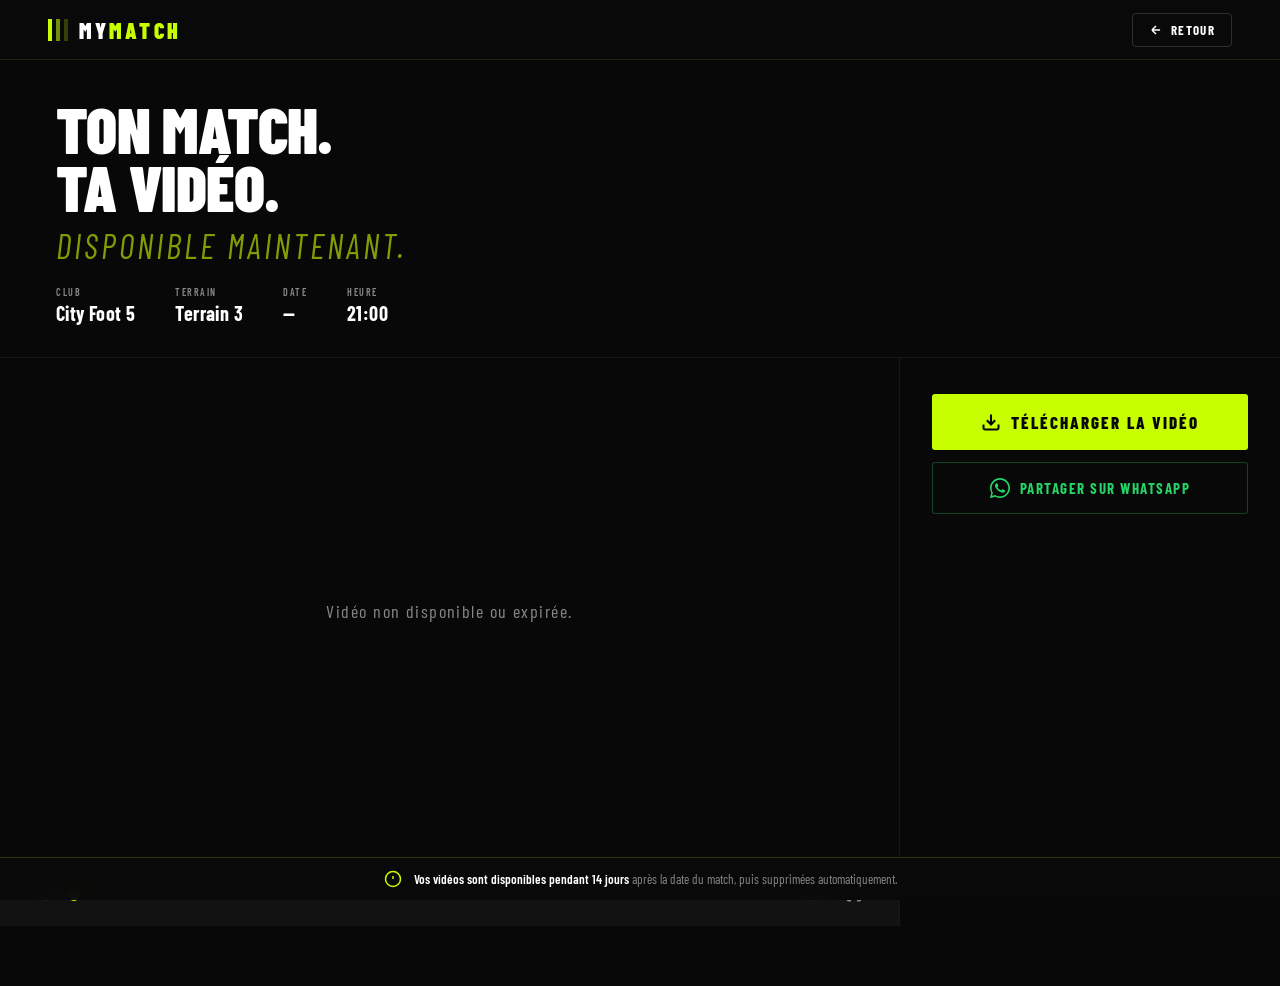
==== Player.html @ 2c80d506 "fix: date et heure correctement formatées dans l'URL de l'API video - Supprime encodeURIComponent su" ====
<!DOCTYPE html>
<html lang="fr">
<head>
<meta charset="UTF-8">
<meta name="viewport" content="width=device-width, initial-scale=1.0">
<title>MyMatch — Ton match</title>
<link rel="preconnect" href="https://fonts.googleapis.com">
<link href="https://fonts.googleapis.com/css2?family=Barlow+Condensed:ital,wght@0,500;0,700;0,900;1,700;1,900&display=swap" rel="stylesheet">
<style>
:root {
  --jaune: #C8FF00;
  --noir: #080808;
  --gris-fonce: #111111;
  --gris-moyen: #1A1A1A;
  --gris-texte: #888888;
  --blanc: #FFFFFF;
}
* { margin: 0; padding: 0; box-sizing: border-box; }
html { scroll-behavior: smooth; }
body {
  background: var(--noir);
  color: var(--blanc);
  font-family: 'Barlow Condensed', sans-serif;
  min-height: 100vh;
  overflow-x: hidden;
}

/* ── HEADER ── */
header {
  position: fixed; top: 0; left: 0; right: 0; z-index: 100;
  display: flex; align-items: center; justify-content: space-between;
  padding: 0 24px; height: 60px;
  background: rgba(10,10,10,0.96);
  backdrop-filter: blur(12px);
  border-bottom: 1px solid rgba(200,255,0,0.1);
}
/* Logo wordmark + 3 barres jaunes en cascade (aligné sur index.html) */
.logo { display: flex; align-items: center; gap: 11px; text-decoration: none; transition: opacity .25s ease; }
.logo:hover { opacity: .78; }
.logo-mark { flex-shrink: 0; display: block; }
.logo-mark rect { transition: opacity .25s ease; }
.logo:hover .logo-mark rect:nth-child(2) { opacity: .8; }
.logo:hover .logo-mark rect:nth-child(3) { opacity: .5; }
.logo-t {
  font-family: 'Barlow Condensed', sans-serif;
  font-weight: 900;
  font-size: 22px;
  letter-spacing: .16em;
  color: var(--blanc);
  line-height: 1;
}
.logo-t span { color: #C8FF00; }
.btn-retour {
  display: flex; align-items: center; gap: 8px;
  background: transparent; border: 1px solid rgba(255,255,255,0.15);
  color: var(--blanc); padding: 8px 16px; border-radius: 4px;
  font-family: 'Barlow Condensed', sans-serif;
  font-weight: 700; font-size: 13px; letter-spacing: 0.1em;
  text-transform: uppercase; cursor: pointer; text-decoration: none; transition: all 0.2s;
}
.btn-retour:hover { border-color: var(--jaune); color: var(--jaune); }

/* ── LAYOUT PRINCIPAL ── */
main {
  padding-top: 60px;
  min-height: 100vh;
  display: grid;
  grid-template-columns: 1fr;
  grid-template-rows: auto 1fr auto;
}

/* ── INFOS MATCH ── */
.match-infos {
  padding: 24px;
  border-bottom: 1px solid rgba(255,255,255,0.06);
  grid-column: 1 / -1;
}
.match-tag {
  display: inline-flex; align-items: center; gap: 6px;
  font-family: 'Barlow Condensed', sans-serif;
  font-size: 11px; font-weight: 700; letter-spacing: 0.18em;
  text-transform: uppercase; color: var(--jaune); margin-bottom: 10px;
}
.match-tag::before {
  content: ''; width: 6px; height: 6px;
  background: var(--jaune); border-radius: 50%; animation: pulse 2s infinite;
}
@keyframes pulse {
  0%, 100% { opacity: 1; transform: scale(1); }
  50% { opacity: 0.5; transform: scale(0.8); }
}
.match-titre {
  font-family: 'Barlow Condensed', sans-serif;
  font-weight: 900; font-size: clamp(32px, 6vw, 64px);
  line-height: 0.9; text-transform: uppercase;
  letter-spacing: -0.01em; margin-bottom: 10px;
}
.match-titre .accent { color: var(--jaune); font-style: italic; }
/* Sous-titre jaune fluo italique : style identique au "Matensach"
   d'index.html (.h-darija) */
.match-sub-fluo {
  font-family: 'Barlow Condensed', sans-serif;
  font-size: clamp(20px, 3.2vw, 34px);
  color: rgba(212,255,0,0.6);
  letter-spacing: 3px;
  text-transform: uppercase;
  font-style: italic;
  margin-bottom: 20px;
}
.match-meta { display: flex; flex-wrap: wrap; gap: 24px; }
.meta-item { display: flex; flex-direction: column; gap: 3px; }
.meta-label {
  font-size: 10px; font-weight: 600; letter-spacing: 0.15em;
  text-transform: uppercase; color: var(--gris-texte);
}
.meta-value {
  font-family: 'Barlow Condensed', sans-serif;
  font-weight: 700; font-size: 17px; color: var(--blanc); letter-spacing: 0.02em;
}

/* ── PLAYER ── */
.player-section { display: flex; flex-direction: column; }
.player-wrapper {
  position: relative; width: 100%; background: #000;
  aspect-ratio: 16/9; overflow: hidden;
}
.player-placeholder {
  width: 100%; height: 100%;
  display: flex; flex-direction: column;
  align-items: center; justify-content: center;
  background: linear-gradient(135deg, #080808 0%, #111 50%, #080808 100%);
  position: relative;
}
.terrain-grid {
  position: absolute; inset: 0; opacity: 0.04;
  background-image:
    linear-gradient(rgba(200,255,0,0.5) 1px, transparent 1px),
    linear-gradient(90deg, rgba(200,255,0,0.5) 1px, transparent 1px);
  background-size: 40px 40px;
}
.terrain-center {
  position: absolute; width: 120px; height: 120px;
  border: 1px solid rgba(200,255,0,0.08); border-radius: 50%;
}
.play-btn {
  position: relative; z-index: 2;
  width: 72px; height: 72px; background: var(--jaune);
  border-radius: 50%; display: flex; align-items: center; justify-content: center;
  cursor: pointer; transition: all 0.2s; border: none; margin-bottom: 20px;
}
.play-btn:hover { transform: scale(1.08); box-shadow: 0 0 40px rgba(200,255,0,0.3); }
.play-btn svg { width: 28px; height: 28px; fill: var(--noir); margin-left: 4px; }
.placeholder-text { position: relative; z-index: 2; text-align: center; }
.placeholder-title {
  font-family: 'Barlow Condensed', sans-serif;
  font-weight: 800; font-size: 20px; text-transform: uppercase;
  letter-spacing: 0.1em; color: var(--blanc); margin-bottom: 6px;
}
.placeholder-sub { font-size: 13px; color: var(--gris-texte); letter-spacing: 0.05em; }

.player-bar {
  width: 100%; background: rgba(255,255,255,0.04);
  padding: 12px 16px; display: flex; align-items: center; gap: 12px;
  border-top: 1px solid rgba(255,255,255,0.06);
}
.progress-track {
  flex: 1; height: 3px; background: rgba(255,255,255,0.1);
  border-radius: 2px; position: relative; cursor: pointer;
}
.progress-fill {
  position: absolute; left: 0; top: 0; height: 100%; width: 0%;
  background: var(--jaune); border-radius: 2px; transition: width 0.1s;
}
.progress-dot {
  position: absolute; top: 50%; left: 0%;
  transform: translate(-50%, -50%);
  width: 12px; height: 12px; background: var(--jaune);
  border-radius: 50%; transition: left 0.1s;
}
.time-label {
  font-family: 'Barlow Condensed', sans-serif;
  font-size: 13px; font-weight: 600; color: var(--gris-texte);
  white-space: nowrap; letter-spacing: 0.05em;
}

/* ── SIDEBAR / ACTIONS ── */
.sidebar { display: flex; flex-direction: column; }
.actions-section { padding: 24px; display: flex; flex-direction: column; gap: 12px; }
.btn-primary {
  width: 100%; display: flex; align-items: center; justify-content: center; gap: 10px;
  background: var(--jaune); color: var(--noir); border: none;
  padding: 16px 24px; font-family: 'Barlow Condensed', sans-serif;
  font-weight: 800; font-size: 16px; letter-spacing: 0.12em;
  text-transform: uppercase; cursor: pointer; border-radius: 3px; transition: all 0.2s;
}
.btn-primary:hover { background: #D6FF1A; transform: translateY(-1px); }
.btn-primary:active { transform: translateY(0); }
.btn-secondary {
  width: 100%; display: flex; align-items: center; justify-content: center; gap: 10px;
  background: transparent; color: var(--blanc);
  border: 1px solid rgba(255,255,255,0.15);
  padding: 14px 24px; font-family: 'Barlow Condensed', sans-serif;
  font-weight: 700; font-size: 15px; letter-spacing: 0.1em;
  text-transform: uppercase; cursor: pointer; border-radius: 3px; transition: all 0.2s;
}
.btn-secondary:hover { border-color: rgba(255,255,255,0.4); background: rgba(255,255,255,0.04); }
.btn-whatsapp { border-color: rgba(37,211,102,0.3); color: #25D366; }
.btn-whatsapp:hover { border-color: #25D366; background: rgba(37,211,102,0.06); }
.btn-icon { width: 20px; height: 20px; flex-shrink: 0; }

/* Bandeau fixe collé en bas de l'écran (n'est plus dans le flux
   du contenu — toujours visible quel que soit le scroll). */
.footer-info {
  position: fixed;
  left: 0; right: 0; bottom: 0;
  z-index: 90;
  padding: 12px 24px;
  margin: 0;
  background: rgba(10,10,10,0.96);
  backdrop-filter: blur(12px);
  -webkit-backdrop-filter: blur(12px);
  border-top: 1px solid rgba(200,255,0,0.18);
  display: flex; align-items: center; justify-content: center; gap: 12px;
}
.footer-info-icon { width: 18px; height: 18px; color: var(--jaune); flex-shrink: 0; }
.footer-info-text { font-size: 13px; color: var(--gris-texte); line-height: 1.4; text-align: center; }
.footer-info-text strong { color: var(--blanc); font-weight: 600; }
/* Le divider n'est plus utile maintenant que le bandeau est fixé en bas */
.divider { display: none; }
/* Réserve de l'espace en bas du body pour que le contenu ne soit
   pas masqué par le bandeau fixe (≈ 60px de hauteur) */
body { padding-bottom: 60px; }

/* ── ANIMATIONS ── */
.fade-in { opacity: 0; transform: translateY(16px); animation: fadeIn 0.5s ease forwards; }
.fade-in:nth-child(1) { animation-delay: 0.1s; }
.fade-in:nth-child(2) { animation-delay: 0.2s; }
.fade-in:nth-child(3) { animation-delay: 0.3s; }
@keyframes fadeIn { to { opacity: 1; transform: translateY(0); } }

/* ── TABLETTE 768px+ ── */
@media(min-width:768px){
  main {
    grid-template-columns: 1fr 320px;
    grid-template-rows: auto 1fr;
    grid-template-areas:
      "infos infos"
      "player sidebar";
  }
  .match-infos {
    grid-area: infos;
    padding: 32px 40px 28px;
  }
  .match-titre { font-size: clamp(40px, 5vw, 64px); }
  .player-section {
    grid-area: player;
    border-right: 1px solid rgba(255,255,255,0.06);
  }
  .player-wrapper { aspect-ratio: 16/9; }
  .player-bar { padding: 14px 24px; }
  .sidebar {
    grid-area: sidebar;
    border-left: none;
  }
  .actions-section { padding: 28px 24px; }
  /* .footer-info reste fixed bottom — pas de margin */
}

/* ── DESKTOP 1100px+ ── */
@media(min-width:1100px){
  header { padding: 0 48px; }
  main {
    grid-template-columns: 1fr 380px;
    grid-template-areas:
      "infos infos"
      "player sidebar";
  }
  .match-infos { padding: 40px 56px 32px; }
  .match-titre { font-size: clamp(48px, 5vw, 72px); }
  .match-meta { gap: 40px; }
  .meta-value { font-size: 20px; }
  .player-bar { padding: 16px 32px; }
  .actions-section { padding: 36px 32px; }
  /* .footer-info reste fixed bottom — pas de margin */
  .btn-primary { font-size: 17px; padding: 18px 28px; }
  .btn-secondary { font-size: 15px; padding: 15px 28px; }
}

/* ── GRAND ÉCRAN 1400px+ ── */
@media(min-width:1400px){
  main { grid-template-columns: 1fr 420px; }
  .match-infos { padding: 48px 72px 36px; }
  .player-bar { padding: 18px 40px; }
}

/* ── PLEIN ÉCRAN ── */
.player-wrapper:-webkit-full-screen { width: 100%; height: 100%; }
.player-wrapper:fullscreen { width: 100%; height: 100%; }

/* Rideau d'entrée cinématique : présent au chargement (page noire +
   wordmark MyMatch) puis se rétracte vers le haut pour révéler la
   page. Côté pair avec la transition de sortie de index.html. */
.enter-curtain{
  position: fixed; inset: 0; z-index: 9999;
  background: var(--noir);
  display: flex; align-items: center; justify-content: center;
  transform: translateY(0);
  transition: transform .8s cubic-bezier(.85,0,.15,1) .2s;
}
.enter-curtain.is-done{ transform: translateY(-100%); pointer-events: none; }
.ec-mark{ display: flex; align-items: center; gap: 14px; opacity: 1; transition: opacity .35s ease; }
.enter-curtain.is-done .ec-mark{ opacity: 0; }
.ec-mark span{
  font-family: 'Barlow Condensed', sans-serif;
  font-weight: 900; font-size: 34px;
  letter-spacing: .18em; color: var(--blanc); line-height: 1;
}
.ec-mark span .ac{ color: var(--jaune); }

@media (prefers-reduced-motion: reduce){
  .enter-curtain{ transition: none; }
}
</style>
</head>
<body>

<!-- Rideau cinématique d'entrée : retiré par JS au load -->
<div class="enter-curtain" id="enterCurtain">
  <div class="ec-mark">
    <svg width="22" height="24" viewBox="0 0 20 22" fill="none" aria-hidden="true">
      <rect x="0" y="0" width="4" height="22" fill="#C8FF00"/>
      <rect x="8" y="0" width="4" height="22" fill="#C8FF00" opacity=".55"/>
      <rect x="16" y="0" width="4" height="22" fill="#C8FF00" opacity=".22"/>
    </svg>
    <span>MY<span class="ac">MATCH</span></span>
  </div>
</div>

<header>
  <a href="index.html" class="logo" aria-label="MyMatch">
    <svg class="logo-mark" width="20" height="22" viewBox="0 0 20 22" fill="none" aria-hidden="true">
      <rect x="0" y="0" width="4" height="22" fill="#C8FF00"/>
      <rect x="8" y="0" width="4" height="22" fill="#C8FF00" opacity=".55"/>
      <rect x="16" y="0" width="4" height="22" fill="#C8FF00" opacity=".22"/>
    </svg>
    <span class="logo-t">MY<span>MATCH</span></span>
  </a>
  <a href="index.html" class="btn-retour">
    <svg width="14" height="14" viewBox="0 0 24 24" fill="none" stroke="currentColor" stroke-width="2.5">
      <path d="M19 12H5M5 12L12 19M5 12L12 5"/>
    </svg>
    Retour
  </a>
</header>

<main>

  <div class="match-infos">
    <h1 class="match-titre fade-in">TON MATCH.<br>TA VIDÉO.</h1>
    <div class="match-sub-fluo fade-in">Disponible maintenant.</div>
    <div class="match-meta fade-in">
      <div class="meta-item">
        <span class="meta-label">Club</span>
        <span class="meta-value" id="meta-club">City Foot 5</span>
      </div>
      <div class="meta-item">
        <span class="meta-label">Terrain</span>
        <span class="meta-value" id="meta-terrain">Terrain 3</span>
      </div>
      <div class="meta-item">
        <span class="meta-label">Date</span>
        <span class="meta-value" id="meta-date">Sam 9 mai</span>
      </div>
      <div class="meta-item">
        <span class="meta-label">Heure</span>
        <span class="meta-value" id="meta-heure">21:00</span>
      </div>
    </div>
  </div>

  <div class="player-section">
    <div class="player-wrapper" id="playerWrapper">
      <div class="player-placeholder" id="playerPlaceholder">
        <div class="terrain-grid"></div>
        <div class="terrain-center"></div>
        <button class="play-btn" onclick="simulatePlay()" aria-label="Lire la vidéo">
          <svg viewBox="0 0 24 24"><path d="M5 3L19 12L5 21V3Z"/></svg>
        </button>
        <div class="placeholder-text">
          <div class="placeholder-title">Chargement…</div>
          <div class="placeholder-sub">Récupération de ta vidéo</div>
        </div>
      </div>
      <video id="videoPlayer" style="display:none;position:absolute;inset:0;width:100%;height:100%;background:#000" controls playsinline></video>
      <div id="videoError" style="display:none;position:absolute;inset:0;align-items:center;justify-content:center;background:var(--noir);font-family:'Barlow Condensed',sans-serif;font-size:18px;letter-spacing:.08em;color:var(--gris-texte);text-align:center;padding:24px"></div>
    </div>
    <div class="player-bar">
      <span class="time-label">00:00</span>
      <div class="progress-track" onclick="seekVideo(event)">
        <div class="progress-fill" id="progressFill"></div>
        <div class="progress-dot" id="progressDot"></div>
      </div>
      <span class="time-label">60:00</span>
      <button onclick="toggleFullscreen()" style="background:none;border:none;cursor:pointer;color:var(--gris-texte);padding:4px;flex-shrink:0">
        <svg width="18" height="18" viewBox="0 0 24 24" fill="none" stroke="currentColor" stroke-width="2">
          <path d="M8 3H5a2 2 0 00-2 2v3m18 0V5a2 2 0 00-2-2h-3m0 18h3a2 2 0 002-2v-3M3 16v3a2 2 0 002 2h3"/>
        </svg>
      </button>
    </div>
  </div>

  <div class="sidebar">
    <div class="actions-section">
      <button class="btn-primary" onclick="telecharger()">
        <svg class="btn-icon" viewBox="0 0 24 24" fill="none" stroke="currentColor" stroke-width="2.5">
          <path d="M21 15v4a2 2 0 01-2 2H5a2 2 0 01-2-2v-4M7 10l5 5 5-5M12 15V3"/>
        </svg>
        Télécharger la vidéo
      </button>
      <button class="btn-secondary btn-whatsapp" onclick="partagerWhatsApp()">
        <svg class="btn-icon" viewBox="0 0 24 24" fill="currentColor">
          <path d="M17.472 14.382c-.297-.149-1.758-.867-2.03-.967-.273-.099-.471-.148-.67.15-.197.297-.767.966-.94 1.164-.173.199-.347.223-.644.075-.297-.15-1.255-.463-2.39-1.475-.883-.788-1.48-1.761-1.653-2.059-.173-.297-.018-.458.13-.606.134-.133.298-.347.446-.52.149-.174.198-.298.298-.497.099-.198.05-.371-.025-.52-.075-.149-.669-1.612-.916-2.207-.242-.579-.487-.5-.669-.51-.173-.008-.371-.01-.57-.01-.198 0-.52.074-.792.372-.272.297-1.04 1.016-1.04 2.479 0 1.462 1.065 2.875 1.213 3.074.149.198 2.096 3.2 5.077 4.487.709.306 1.262.489 1.694.625.712.227 1.36.195 1.871.118.571-.085 1.758-.719 2.006-1.413.248-.694.248-1.289.173-1.413-.074-.124-.272-.198-.57-.347z"/>
          <path d="M12 0C5.373 0 0 5.373 0 12c0 2.126.553 4.116 1.518 5.844L.057 23.272a.5.5 0 00.609.627l5.557-1.457A11.944 11.944 0 0012 24c6.627 0 12-5.373 12-12S18.627 0 12 0zm0 22c-1.943 0-3.764-.528-5.321-1.444l-.38-.224-3.938 1.032 1.054-3.834-.247-.395A9.957 9.957 0 012 12C2 6.477 6.477 2 12 2s10 4.477 10 10-4.477 10-10 10z"/>
        </svg>
        Partager sur WhatsApp
      </button>
    </div>
  </div>

</main>

<!-- Bandeau d'information fixe en bas de l'écran -->
<div class="footer-info">
  <svg class="footer-info-icon" viewBox="0 0 24 24" fill="none" stroke="currentColor" stroke-width="2">
    <circle cx="12" cy="12" r="10"/>
    <line x1="12" y1="8" x2="12" y2="12"/>
    <line x1="12" y1="16" x2="12.01" y2="16"/>
  </svg>
  <p class="footer-info-text">
    <strong>Vos vidéos sont disponibles pendant 14 jours</strong> après la date du match, puis supprimées automatiquement.
  </p>
</div>

<script>
function getParams() {
  const params = new URLSearchParams(window.location.search);
  return {
    club:    params.get('club')    || 'City Foot 5',
    terrain: params.get('terrain') || 'Terrain 3',
    date:    params.get('date')    || '',
    heure:   params.get('heure')   || '21:00'
  };
}

function formatDateNice(dateStr) {
  const jours = ['Dim','Lun','Mar','Mer','Jeu','Ven','Sam'];
  const mois  = ['Jan','Fév','Mar','Avr','Mai','Jun','Jul','Aoû','Sep','Oct','Nov','Déc'];
  const parts = dateStr.split('-');
  if (parts.length !== 3) return dateStr;
  const d = new Date(parseInt(parts[0]), parseInt(parts[1])-1, parseInt(parts[2]));
  return jours[d.getDay()] + ' ' + d.getDate() + ' ' + mois[d.getMonth()];
}

const p = getParams();
document.getElementById('meta-club').textContent    = p.club;
document.getElementById('meta-terrain').textContent = p.terrain;
document.getElementById('meta-date').textContent    = p.date ? formatDateNice(p.date) : '—';
document.getElementById('meta-heure').textContent   = p.heure;
document.title = 'MyMatch — ' + p.club + ' · ' + p.terrain;

const clubSlugs = {
  'City Foot 5':     'city-foot-5',
  'Arena Bouskoura': 'arena-bouskoura',
  'Green Sports Park':'green-sports-park'
};

async function fetchVideo() {
  const clubSlug    = clubSlugs[p.club] || p.club.toLowerCase().replace(/\s+/g,'-');
  const terrainSlug = p.terrain.toLowerCase().replace(/\s+/g,'-');
  const heure       = decodeURIComponent(p.heure);
  const url = 'https://mymatch.ma/api/video'
    + '?club='    + clubSlug
    + '&terrain=' + terrainSlug
    + '&date='    + p.date
    + '&heure='   + heure;
  console.log('[MyMatch] fetchVideo →', url);
  try {
    const res  = await fetch(url);
    const data = await res.json();
    console.log('[MyMatch] réponse API video →', data);
    if (!res.ok || !data || data.error || !data.url) {
      showVideoError('Vidéo non disponible ou expirée.');
      return;
    }
    loadVideo(data.url);
  } catch(e) {
    console.error('[MyMatch] erreur fetchVideo:', e);
    showVideoError('Vidéo non disponible ou expirée.');
  }
}

function loadVideo(videoUrl) {
  const placeholder = document.getElementById('playerPlaceholder');
  const videoEl     = document.getElementById('videoPlayer');
  if (placeholder) placeholder.style.display = 'none';
  videoEl.src = videoUrl;
  videoEl.style.display = 'block';
  videoEl.load();
}

function showVideoError(msg) {
  const placeholder = document.getElementById('playerPlaceholder');
  const errEl       = document.getElementById('videoError');
  if (placeholder) placeholder.style.display = 'none';
  errEl.textContent  = msg;
  errEl.style.display = 'flex';
}

fetchVideo();

let isPlaying = false, progress = 0, interval;

function simulatePlay() {
  isPlaying = !isPlaying;
  const btn = document.querySelector('.play-btn svg');
  if (isPlaying) {
    btn.innerHTML = '<rect x="6" y="4" width="4" height="16" fill="#080808"/><rect x="14" y="4" width="4" height="16" fill="#080808"/>';
    interval = setInterval(() => {
      progress = Math.min(progress + 0.037, 100);
      document.getElementById('progressFill').style.width = progress + '%';
      document.getElementById('progressDot').style.left  = progress + '%';
      if (progress >= 100) { clearInterval(interval); isPlaying = false; }
    }, 1000);
  } else {
    btn.innerHTML = '<path d="M5 3L19 12L5 21V3Z"/>';
    clearInterval(interval);
  }
}

function seekVideo(e) {
  const rect = e.currentTarget.getBoundingClientRect();
  progress = ((e.clientX - rect.left) / rect.width) * 100;
  document.getElementById('progressFill').style.width = progress + '%';
  document.getElementById('progressDot').style.left  = progress + '%';
}

function toggleFullscreen() {
  const w = document.getElementById('playerWrapper');
  if (!document.fullscreenElement) {
    w.requestFullscreen?.() || w.webkitRequestFullscreen?.();
  } else {
    document.exitFullscreen?.() || document.webkitExitFullscreen?.();
  }
}

function telecharger() {
  alert('La vidéo va être téléchargée sur votre appareil.');
}

function partagerWhatsApp() {
  const text = 'Mon match à ' + p.club + ' — ' + p.terrain + ' — ' + p.date + ' à ' + p.heure + '\nRegarde ma vidéo sur MyMatch !';
  window.open('https://wa.me/?text=' + encodeURIComponent(text), '_blank');
}

screen.orientation?.addEventListener('change', () => {
  if (screen.orientation.type.includes('landscape')) {
    document.getElementById('playerWrapper').requestFullscreen?.();
  }
});

/* Retire le rideau d'entrée une fois la page chargée. */
(function(){
  const curtain = document.getElementById('enterCurtain');
  if (!curtain) return;
  if (window.matchMedia('(prefers-reduced-motion: reduce)').matches){
    curtain.remove(); return;
  }
  window.addEventListener('load', function(){
    setTimeout(function(){ curtain.classList.add('is-done'); }, 60);
    setTimeout(function(){ curtain.remove(); }, 1200);
  });
})();
</script>
</body>
</html>
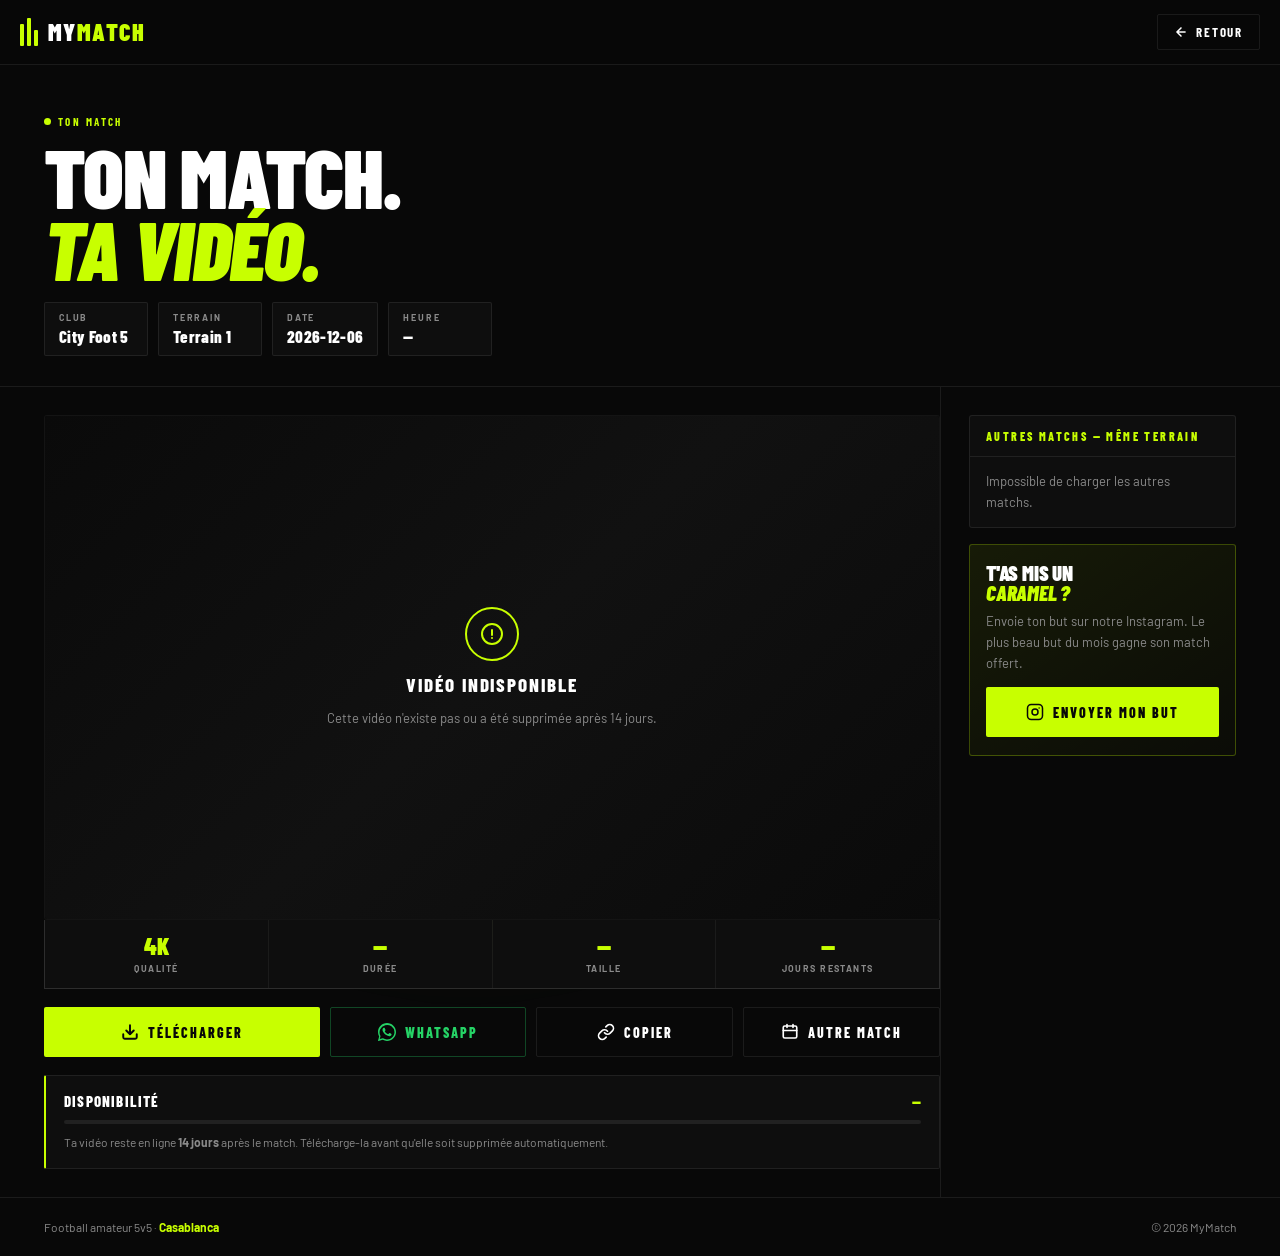
==== commit e8fa816e: "feat(player): nouvelle version de Player.html (sidebar créneaux, specs, expiration, bloc Instagram) " ====
--- a/Player.html
+++ b/Player.html
@@ -2,584 +2,485 @@
 <html lang="fr">
 <head>
 <meta charset="UTF-8">
-<meta name="viewport" content="width=device-width, initial-scale=1.0">
+<meta name="viewport" content="width=device-width, initial-scale=1.0, viewport-fit=cover">
 <title>MyMatch — Ton match</title>
 <link rel="preconnect" href="https://fonts.googleapis.com">
-<link href="https://fonts.googleapis.com/css2?family=Barlow+Condensed:ital,wght@0,500;0,700;0,900;1,700;1,900&display=swap" rel="stylesheet">
+<link rel="preconnect" href="https://fonts.gstatic.com" crossorigin>
+<link href="https://fonts.googleapis.com/css2?family=Barlow+Condensed:ital,wght@0,600;0,700;0,800;0,900;1,800;1,900&family=Barlow:wght@400;500;600;700&display=swap" rel="stylesheet">
 <style>
-:root {
-  --jaune: #C8FF00;
-  --noir: #080808;
-  --gris-fonce: #111111;
-  --gris-moyen: #1A1A1A;
-  --gris-texte: #888888;
-  --blanc: #FFFFFF;
-}
-* { margin: 0; padding: 0; box-sizing: border-box; }
-html { scroll-behavior: smooth; }
-body {
-  background: var(--noir);
-  color: var(--blanc);
-  font-family: 'Barlow Condensed', sans-serif;
-  min-height: 100vh;
-  overflow-x: hidden;
-}
-
-/* ── HEADER ── */
-header {
-  position: fixed; top: 0; left: 0; right: 0; z-index: 100;
-  display: flex; align-items: center; justify-content: space-between;
-  padding: 0 24px; height: 60px;
-  background: rgba(10,10,10,0.96);
-  backdrop-filter: blur(12px);
-  border-bottom: 1px solid rgba(200,255,0,0.1);
-}
-/* Logo wordmark + 3 barres jaunes en cascade (aligné sur index.html) */
-.logo { display: flex; align-items: center; gap: 11px; text-decoration: none; transition: opacity .25s ease; }
-.logo:hover { opacity: .78; }
-.logo-mark { flex-shrink: 0; display: block; }
-.logo-mark rect { transition: opacity .25s ease; }
-.logo:hover .logo-mark rect:nth-child(2) { opacity: .8; }
-.logo:hover .logo-mark rect:nth-child(3) { opacity: .5; }
-.logo-t {
-  font-family: 'Barlow Condensed', sans-serif;
-  font-weight: 900;
-  font-size: 22px;
-  letter-spacing: .16em;
-  color: var(--blanc);
-  line-height: 1;
-}
-.logo-t span { color: #C8FF00; }
-.btn-retour {
-  display: flex; align-items: center; gap: 8px;
-  background: transparent; border: 1px solid rgba(255,255,255,0.15);
-  color: var(--blanc); padding: 8px 16px; border-radius: 4px;
-  font-family: 'Barlow Condensed', sans-serif;
-  font-weight: 700; font-size: 13px; letter-spacing: 0.1em;
-  text-transform: uppercase; cursor: pointer; text-decoration: none; transition: all 0.2s;
-}
-.btn-retour:hover { border-color: var(--jaune); color: var(--jaune); }
-
-/* ── LAYOUT PRINCIPAL ── */
-main {
-  padding-top: 60px;
-  min-height: 100vh;
-  display: grid;
-  grid-template-columns: 1fr;
-  grid-template-rows: auto 1fr auto;
-}
-
-/* ── INFOS MATCH ── */
-.match-infos {
-  padding: 24px;
-  border-bottom: 1px solid rgba(255,255,255,0.06);
-  grid-column: 1 / -1;
-}
-.match-tag {
-  display: inline-flex; align-items: center; gap: 6px;
-  font-family: 'Barlow Condensed', sans-serif;
-  font-size: 11px; font-weight: 700; letter-spacing: 0.18em;
-  text-transform: uppercase; color: var(--jaune); margin-bottom: 10px;
-}
-.match-tag::before {
-  content: ''; width: 6px; height: 6px;
-  background: var(--jaune); border-radius: 50%; animation: pulse 2s infinite;
-}
-@keyframes pulse {
-  0%, 100% { opacity: 1; transform: scale(1); }
-  50% { opacity: 0.5; transform: scale(0.8); }
-}
-.match-titre {
-  font-family: 'Barlow Condensed', sans-serif;
-  font-weight: 900; font-size: clamp(32px, 6vw, 64px);
-  line-height: 0.9; text-transform: uppercase;
-  letter-spacing: -0.01em; margin-bottom: 10px;
-}
-.match-titre .accent { color: var(--jaune); font-style: italic; }
-/* Sous-titre jaune fluo italique : style identique au "Matensach"
-   d'index.html (.h-darija) */
-.match-sub-fluo {
-  font-family: 'Barlow Condensed', sans-serif;
-  font-size: clamp(20px, 3.2vw, 34px);
-  color: rgba(212,255,0,0.6);
-  letter-spacing: 3px;
-  text-transform: uppercase;
-  font-style: italic;
-  margin-bottom: 20px;
-}
-.match-meta { display: flex; flex-wrap: wrap; gap: 24px; }
-.meta-item { display: flex; flex-direction: column; gap: 3px; }
-.meta-label {
-  font-size: 10px; font-weight: 600; letter-spacing: 0.15em;
-  text-transform: uppercase; color: var(--gris-texte);
-}
-.meta-value {
-  font-family: 'Barlow Condensed', sans-serif;
-  font-weight: 700; font-size: 17px; color: var(--blanc); letter-spacing: 0.02em;
-}
-
-/* ── PLAYER ── */
-.player-section { display: flex; flex-direction: column; }
-.player-wrapper {
-  position: relative; width: 100%; background: #000;
-  aspect-ratio: 16/9; overflow: hidden;
-}
-.player-placeholder {
-  width: 100%; height: 100%;
-  display: flex; flex-direction: column;
-  align-items: center; justify-content: center;
-  background: linear-gradient(135deg, #080808 0%, #111 50%, #080808 100%);
-  position: relative;
-}
-.terrain-grid {
-  position: absolute; inset: 0; opacity: 0.04;
-  background-image:
-    linear-gradient(rgba(200,255,0,0.5) 1px, transparent 1px),
-    linear-gradient(90deg, rgba(200,255,0,0.5) 1px, transparent 1px);
-  background-size: 40px 40px;
-}
-.terrain-center {
-  position: absolute; width: 120px; height: 120px;
-  border: 1px solid rgba(200,255,0,0.08); border-radius: 50%;
-}
-.play-btn {
-  position: relative; z-index: 2;
-  width: 72px; height: 72px; background: var(--jaune);
-  border-radius: 50%; display: flex; align-items: center; justify-content: center;
-  cursor: pointer; transition: all 0.2s; border: none; margin-bottom: 20px;
-}
-.play-btn:hover { transform: scale(1.08); box-shadow: 0 0 40px rgba(200,255,0,0.3); }
-.play-btn svg { width: 28px; height: 28px; fill: var(--noir); margin-left: 4px; }
-.placeholder-text { position: relative; z-index: 2; text-align: center; }
-.placeholder-title {
-  font-family: 'Barlow Condensed', sans-serif;
-  font-weight: 800; font-size: 20px; text-transform: uppercase;
-  letter-spacing: 0.1em; color: var(--blanc); margin-bottom: 6px;
-}
-.placeholder-sub { font-size: 13px; color: var(--gris-texte); letter-spacing: 0.05em; }
-
-.player-bar {
-  width: 100%; background: rgba(255,255,255,0.04);
-  padding: 12px 16px; display: flex; align-items: center; gap: 12px;
-  border-top: 1px solid rgba(255,255,255,0.06);
-}
-.progress-track {
-  flex: 1; height: 3px; background: rgba(255,255,255,0.1);
-  border-radius: 2px; position: relative; cursor: pointer;
-}
-.progress-fill {
-  position: absolute; left: 0; top: 0; height: 100%; width: 0%;
-  background: var(--jaune); border-radius: 2px; transition: width 0.1s;
-}
-.progress-dot {
-  position: absolute; top: 50%; left: 0%;
-  transform: translate(-50%, -50%);
-  width: 12px; height: 12px; background: var(--jaune);
-  border-radius: 50%; transition: left 0.1s;
-}
-.time-label {
-  font-family: 'Barlow Condensed', sans-serif;
-  font-size: 13px; font-weight: 600; color: var(--gris-texte);
-  white-space: nowrap; letter-spacing: 0.05em;
-}
-
-/* ── SIDEBAR / ACTIONS ── */
-.sidebar { display: flex; flex-direction: column; }
-.actions-section { padding: 24px; display: flex; flex-direction: column; gap: 12px; }
-.btn-primary {
-  width: 100%; display: flex; align-items: center; justify-content: center; gap: 10px;
-  background: var(--jaune); color: var(--noir); border: none;
-  padding: 16px 24px; font-family: 'Barlow Condensed', sans-serif;
-  font-weight: 800; font-size: 16px; letter-spacing: 0.12em;
-  text-transform: uppercase; cursor: pointer; border-radius: 3px; transition: all 0.2s;
-}
-.btn-primary:hover { background: #D6FF1A; transform: translateY(-1px); }
-.btn-primary:active { transform: translateY(0); }
-.btn-secondary {
-  width: 100%; display: flex; align-items: center; justify-content: center; gap: 10px;
-  background: transparent; color: var(--blanc);
-  border: 1px solid rgba(255,255,255,0.15);
-  padding: 14px 24px; font-family: 'Barlow Condensed', sans-serif;
-  font-weight: 700; font-size: 15px; letter-spacing: 0.1em;
-  text-transform: uppercase; cursor: pointer; border-radius: 3px; transition: all 0.2s;
-}
-.btn-secondary:hover { border-color: rgba(255,255,255,0.4); background: rgba(255,255,255,0.04); }
-.btn-whatsapp { border-color: rgba(37,211,102,0.3); color: #25D366; }
-.btn-whatsapp:hover { border-color: #25D366; background: rgba(37,211,102,0.06); }
-.btn-icon { width: 20px; height: 20px; flex-shrink: 0; }
-
-/* Bandeau fixe collé en bas de l'écran (n'est plus dans le flux
-   du contenu — toujours visible quel que soit le scroll). */
-.footer-info {
-  position: fixed;
-  left: 0; right: 0; bottom: 0;
-  z-index: 90;
-  padding: 12px 24px;
-  margin: 0;
-  background: rgba(10,10,10,0.96);
-  backdrop-filter: blur(12px);
-  -webkit-backdrop-filter: blur(12px);
-  border-top: 1px solid rgba(200,255,0,0.18);
-  display: flex; align-items: center; justify-content: center; gap: 12px;
-}
-.footer-info-icon { width: 18px; height: 18px; color: var(--jaune); flex-shrink: 0; }
-.footer-info-text { font-size: 13px; color: var(--gris-texte); line-height: 1.4; text-align: center; }
-.footer-info-text strong { color: var(--blanc); font-weight: 600; }
-/* Le divider n'est plus utile maintenant que le bandeau est fixé en bas */
-.divider { display: none; }
-/* Réserve de l'espace en bas du body pour que le contenu ne soit
-   pas masqué par le bandeau fixe (≈ 60px de hauteur) */
-body { padding-bottom: 60px; }
-
-/* ── ANIMATIONS ── */
-.fade-in { opacity: 0; transform: translateY(16px); animation: fadeIn 0.5s ease forwards; }
-.fade-in:nth-child(1) { animation-delay: 0.1s; }
-.fade-in:nth-child(2) { animation-delay: 0.2s; }
-.fade-in:nth-child(3) { animation-delay: 0.3s; }
-@keyframes fadeIn { to { opacity: 1; transform: translateY(0); } }
-
-/* ── TABLETTE 768px+ ── */
-@media(min-width:768px){
-  main {
-    grid-template-columns: 1fr 320px;
-    grid-template-rows: auto 1fr;
-    grid-template-areas:
-      "infos infos"
-      "player sidebar";
-  }
-  .match-infos {
-    grid-area: infos;
-    padding: 32px 40px 28px;
-  }
-  .match-titre { font-size: clamp(40px, 5vw, 64px); }
-  .player-section {
-    grid-area: player;
-    border-right: 1px solid rgba(255,255,255,0.06);
-  }
-  .player-wrapper { aspect-ratio: 16/9; }
-  .player-bar { padding: 14px 24px; }
-  .sidebar {
-    grid-area: sidebar;
-    border-left: none;
-  }
-  .actions-section { padding: 28px 24px; }
-  /* .footer-info reste fixed bottom — pas de margin */
-}
-
-/* ── DESKTOP 1100px+ ── */
-@media(min-width:1100px){
-  header { padding: 0 48px; }
-  main {
-    grid-template-columns: 1fr 380px;
-    grid-template-areas:
-      "infos infos"
-      "player sidebar";
-  }
-  .match-infos { padding: 40px 56px 32px; }
-  .match-titre { font-size: clamp(48px, 5vw, 72px); }
-  .match-meta { gap: 40px; }
-  .meta-value { font-size: 20px; }
-  .player-bar { padding: 16px 32px; }
-  .actions-section { padding: 36px 32px; }
-  /* .footer-info reste fixed bottom — pas de margin */
-  .btn-primary { font-size: 17px; padding: 18px 28px; }
-  .btn-secondary { font-size: 15px; padding: 15px 28px; }
-}
-
-/* ── GRAND ÉCRAN 1400px+ ── */
-@media(min-width:1400px){
-  main { grid-template-columns: 1fr 420px; }
-  .match-infos { padding: 48px 72px 36px; }
-  .player-bar { padding: 18px 40px; }
-}
-
-/* ── PLEIN ÉCRAN ── */
-.player-wrapper:-webkit-full-screen { width: 100%; height: 100%; }
-.player-wrapper:fullscreen { width: 100%; height: 100%; }
-
-/* Rideau d'entrée cinématique : présent au chargement (page noire +
-   wordmark MyMatch) puis se rétracte vers le haut pour révéler la
-   page. Côté pair avec la transition de sortie de index.html. */
-.enter-curtain{
-  position: fixed; inset: 0; z-index: 9999;
-  background: var(--noir);
-  display: flex; align-items: center; justify-content: center;
-  transform: translateY(0);
-  transition: transform .8s cubic-bezier(.85,0,.15,1) .2s;
-}
-.enter-curtain.is-done{ transform: translateY(-100%); pointer-events: none; }
-.ec-mark{ display: flex; align-items: center; gap: 14px; opacity: 1; transition: opacity .35s ease; }
-.enter-curtain.is-done .ec-mark{ opacity: 0; }
-.ec-mark span{
-  font-family: 'Barlow Condensed', sans-serif;
-  font-weight: 900; font-size: 34px;
-  letter-spacing: .18em; color: var(--blanc); line-height: 1;
-}
-.ec-mark span .ac{ color: var(--jaune); }
-
-@media (prefers-reduced-motion: reduce){
-  .enter-curtain{ transition: none; }
-}
+  :root{
+    --jaune:#C8FF00;
+    --noir:#080808;
+    --surface:#0E0E0E;
+    --surface2:#141414;
+    --bord:rgba(255,255,255,.08);
+    --bord-jaune:rgba(200,255,0,.25);
+    --txt:#FFFFFF;
+    --txt2:#8A8A8A;
+    --wa:#25D366;
+    box-sizing:border-box;
+  }
+  *,*::before,*::after{margin:0;padding:0;box-sizing:border-box}
+  html{scroll-behavior:smooth}
+  body{
+    background:var(--noir);
+    color:var(--txt);
+    font-family:'Barlow',sans-serif;
+    min-height:100vh;
+    overflow-x:hidden;
+    -webkit-font-smoothing:antialiased;
+  }
+
+  /* ═══════════ HEADER ═══════════ */
+  header{
+    position:sticky;top:0;z-index:100;
+    display:flex;align-items:center;justify-content:space-between;
+    padding:14px 20px;
+    background:rgba(8,8,8,.96);
+    backdrop-filter:blur(14px);
+    border-bottom:1px solid var(--bord);
+  }
+  .logo{display:flex;align-items:center;gap:10px;text-decoration:none}
+  .logo-bars{display:flex;align-items:flex-end;gap:3px}
+  .logo-bars span{width:4px;background:var(--jaune);display:block;border-radius:1px}
+  .logo-bars span:nth-child(1){height:22px}
+  .logo-bars span:nth-child(2){height:28px}
+  .logo-bars span:nth-child(3){height:16px}
+  .logo-word{
+    font-family:'Barlow Condensed',sans-serif;font-weight:900;font-size:24px;
+    letter-spacing:.06em;color:#fff;line-height:1;
+  }
+  .logo-word em{font-style:normal;color:var(--jaune)}
+  .btn-retour{
+    display:inline-flex;align-items:center;gap:8px;
+    border:1px solid var(--bord);background:transparent;color:#fff;
+    padding:9px 16px;border-radius:2px;text-decoration:none;cursor:pointer;
+    font-family:'Barlow Condensed',sans-serif;font-weight:700;font-size:13px;
+    letter-spacing:.14em;text-transform:uppercase;transition:.2s;
+  }
+  .btn-retour:hover{border-color:var(--jaune);color:var(--jaune)}
+
+  /* ═══════════ HERO INFOS ═══════════ */
+  .top{padding:30px 20px 22px;border-bottom:1px solid var(--bord)}
+  .tag{
+    display:inline-flex;align-items:center;gap:7px;
+    font-family:'Barlow Condensed',sans-serif;font-size:11px;font-weight:700;
+    letter-spacing:.22em;text-transform:uppercase;color:var(--jaune);margin-bottom:12px;
+  }
+  .tag::before{content:'';width:7px;height:7px;border-radius:50%;background:var(--jaune);animation:blink 2s infinite}
+  @keyframes blink{0%,100%{opacity:1}50%{opacity:.25}}
+
+  h1.titre{
+    font-family:'Barlow Condensed',sans-serif;font-weight:900;
+    font-size:clamp(40px,10vw,84px);line-height:.86;text-transform:uppercase;
+    letter-spacing:-.02em;margin-bottom:18px;
+  }
+  h1.titre em{font-style:italic;color:var(--jaune);display:block}
+
+  .meta{display:flex;flex-wrap:wrap;gap:10px}
+  .meta-item{
+    background:var(--surface);border:1px solid var(--bord);
+    padding:9px 14px;border-radius:2px;min-width:104px;
+  }
+  .meta-lbl{
+    display:block;font-size:9px;font-weight:700;letter-spacing:.2em;
+    text-transform:uppercase;color:var(--txt2);margin-bottom:3px;
+  }
+  .meta-val{
+    display:block;font-family:'Barlow Condensed',sans-serif;font-weight:800;
+    font-size:17px;letter-spacing:.02em;color:#fff;
+  }
+
+  /* ═══════════ LAYOUT ═══════════ */
+  .wrap{display:grid;grid-template-columns:1fr;gap:0}
+  @media(min-width:1024px){
+    .wrap{grid-template-columns:1fr 340px}
+    .top{padding:44px 44px 30px}
+  }
+
+  /* ═══════════ LECTEUR ═══════════ */
+  .col-main{min-width:0}
+  .player-zone{position:relative;padding:20px}
+  @media(min-width:1024px){.player-zone{padding:28px 0 28px 44px}}
+
+  /* halo derrière le lecteur */
+  .player-zone::before{
+    content:'';position:absolute;inset:8% 12% 28% 12%;
+    background:radial-gradient(ellipse at center,rgba(200,255,0,.10),transparent 70%);
+    filter:blur(48px);pointer-events:none;z-index:0;
+  }
+  .player-box{position:relative;z-index:1;border:1px solid var(--bord);background:#000;border-radius:3px;overflow:hidden}
+  .player-box video{display:block;width:100%;aspect-ratio:16/9;background:#000;object-fit:contain}
+
+  /* état vide / erreur */
+  .etat{
+    aspect-ratio:16/9;display:none;flex-direction:column;align-items:center;justify-content:center;
+    gap:12px;text-align:center;padding:24px;
+    background:
+      linear-gradient(135deg,#0A0A0A,#111 50%,#0A0A0A),
+      repeating-linear-gradient(0deg,rgba(200,255,0,.04) 0 1px,transparent 1px 42px);
+  }
+  .etat.on{display:flex}
+  .etat-ico{width:54px;height:54px;border:2px solid var(--jaune);border-radius:50%;display:flex;align-items:center;justify-content:center}
+  .etat-ico svg{width:24px;height:24px;stroke:var(--jaune)}
+  .etat-titre{font-family:'Barlow Condensed',sans-serif;font-weight:800;font-size:19px;text-transform:uppercase;letter-spacing:.1em}
+  .etat-txt{font-size:13px;color:var(--txt2);max-width:340px;line-height:1.6}
+
+  .loader{width:38px;height:38px;border:3px solid rgba(200,255,0,.2);border-top-color:var(--jaune);border-radius:50%;animation:spin 1s linear infinite}
+  @keyframes spin{to{transform:rotate(360deg)}}
+
+  /* ═══════════ BARRE TECHNIQUE ═══════════ */
+  .specs{
+    position:relative;z-index:1;display:grid;grid-template-columns:repeat(2,1fr);
+    gap:1px;background:var(--bord);border:1px solid var(--bord);border-top:none;
+  }
+  @media(min-width:640px){.specs{grid-template-columns:repeat(4,1fr)}}
+  .spec{background:var(--surface);padding:14px 12px;text-align:center}
+  .spec-val{
+    display:block;font-family:'Barlow Condensed',sans-serif;font-weight:900;
+    font-size:24px;color:var(--jaune);line-height:1;
+  }
+  .spec-lbl{display:block;font-size:9px;font-weight:700;letter-spacing:.16em;text-transform:uppercase;color:var(--txt2);margin-top:5px}
+
+  /* ═══════════ ACTIONS ═══════════ */
+  .actions{position:relative;z-index:1;display:grid;grid-template-columns:1fr;gap:10px;margin-top:18px}
+  @media(min-width:640px){.actions{grid-template-columns:1.4fr 1fr 1fr 1fr}}
+
+  .btn{
+    display:inline-flex;align-items:center;justify-content:center;gap:9px;
+    padding:15px 18px;border-radius:2px;cursor:pointer;border:1px solid transparent;
+    font-family:'Barlow Condensed',sans-serif;font-weight:800;font-size:14px;
+    letter-spacing:.14em;text-transform:uppercase;transition:.2s;text-decoration:none;
+  }
+  .btn svg{width:18px;height:18px;flex-shrink:0}
+  .btn-primaire{background:var(--jaune);color:var(--noir);box-shadow:0 0 0 rgba(200,255,0,0)}
+  .btn-primaire:hover{background:#d6ff26;transform:translateY(-2px);box-shadow:0 8px 28px rgba(200,255,0,.22)}
+  .btn-ghost{background:transparent;border-color:var(--bord);color:#fff}
+  .btn-ghost:hover{border-color:rgba(255,255,255,.4);background:rgba(255,255,255,.04)}
+  .btn-wa{color:var(--wa);border-color:rgba(37,211,102,.3)}
+  .btn-wa:hover{border-color:var(--wa);background:rgba(37,211,102,.07)}
+
+  /* ═══════════ EXPIRATION ═══════════ */
+  .expire{
+    position:relative;z-index:1;margin-top:18px;padding:16px 18px;
+    background:var(--surface);border:1px solid var(--bord);border-left:2px solid var(--jaune);border-radius:2px;
+  }
+  .expire-head{display:flex;align-items:baseline;justify-content:space-between;gap:12px;margin-bottom:10px}
+  .expire-titre{font-family:'Barlow Condensed',sans-serif;font-weight:800;font-size:15px;text-transform:uppercase;letter-spacing:.08em}
+  .expire-jours{font-family:'Barlow Condensed',sans-serif;font-weight:900;font-size:15px;color:var(--jaune)}
+  .barre{height:4px;background:rgba(255,255,255,.08);border-radius:2px;overflow:hidden}
+  .barre span{display:block;height:100%;width:0;background:var(--jaune);border-radius:2px;transition:width .8s ease}
+  .expire-txt{font-size:12px;color:var(--txt2);margin-top:9px;line-height:1.55}
+
+  /* ═══════════ SIDEBAR ═══════════ */
+  .col-side{padding:20px;display:flex;flex-direction:column;gap:16px}
+  @media(min-width:1024px){
+    .col-side{padding:28px 44px 28px 28px;border-left:1px solid var(--bord)}
+  }
+  .bloc{background:var(--surface);border:1px solid var(--bord);border-radius:3px;overflow:hidden}
+  .bloc-head{
+    padding:13px 16px;border-bottom:1px solid var(--bord);
+    font-family:'Barlow Condensed',sans-serif;font-weight:800;font-size:12px;
+    letter-spacing:.2em;text-transform:uppercase;color:var(--jaune);
+  }
+  .bloc-body{padding:14px 16px}
+
+  .creneaux{display:flex;flex-direction:column;gap:8px}
+  .creneau{
+    display:flex;align-items:center;justify-content:space-between;gap:10px;
+    padding:12px 14px;background:var(--surface2);border:1px solid var(--bord);
+    border-radius:2px;cursor:pointer;transition:.2s;text-decoration:none;color:#fff;
+  }
+  .creneau:hover{border-color:var(--bord-jaune);background:#181818;transform:translateX(3px)}
+  .creneau.actif{border-color:var(--jaune);background:rgba(200,255,0,.07)}
+  .creneau-h{font-family:'Barlow Condensed',sans-serif;font-weight:900;font-size:20px;letter-spacing:.02em}
+  .creneau.actif .creneau-h{color:var(--jaune)}
+  .creneau-tag{font-size:10px;font-weight:700;letter-spacing:.14em;text-transform:uppercase;color:var(--txt2)}
+  .vide{font-size:13px;color:var(--txt2);line-height:1.6}
+
+  .insta{
+    background:linear-gradient(145deg,rgba(200,255,0,.08),rgba(200,255,0,.02));
+    border:1px solid var(--bord-jaune);border-radius:3px;padding:18px 16px;
+  }
+  .insta-titre{
+    font-family:'Barlow Condensed',sans-serif;font-weight:900;font-size:21px;
+    text-transform:uppercase;line-height:.95;letter-spacing:-.01em;margin-bottom:8px;
+  }
+  .insta-titre em{font-style:italic;color:var(--jaune)}
+  .insta-txt{font-size:13px;color:var(--txt2);line-height:1.6;margin-bottom:14px}
+
+  /* ═══════════ TOAST ═══════════ */
+  .toast{
+    position:fixed;left:50%;bottom:26px;transform:translate(-50%,24px);
+    background:var(--jaune);color:var(--noir);padding:12px 22px;border-radius:2px;
+    font-family:'Barlow Condensed',sans-serif;font-weight:800;font-size:14px;
+    letter-spacing:.12em;text-transform:uppercase;opacity:0;pointer-events:none;
+    transition:.3s;z-index:300;box-shadow:0 10px 40px rgba(0,0,0,.5);
+  }
+  .toast.on{opacity:1;transform:translate(-50%,0)}
+
+  /* ═══════════ FOOTER ═══════════ */
+  footer{
+    border-top:1px solid var(--bord);padding:22px 20px;
+    display:flex;flex-wrap:wrap;align-items:center;justify-content:space-between;gap:12px;
+    font-size:12px;color:var(--txt2);
+  }
+  @media(min-width:1024px){footer{padding:22px 44px}}
+  footer b{color:var(--jaune);font-weight:700}
 </style>
 </head>
 <body>
 
-<!-- Rideau cinématique d'entrée : retiré par JS au load -->
-<div class="enter-curtain" id="enterCurtain">
-  <div class="ec-mark">
-    <svg width="22" height="24" viewBox="0 0 20 22" fill="none" aria-hidden="true">
-      <rect x="0" y="0" width="4" height="22" fill="#C8FF00"/>
-      <rect x="8" y="0" width="4" height="22" fill="#C8FF00" opacity=".55"/>
-      <rect x="16" y="0" width="4" height="22" fill="#C8FF00" opacity=".22"/>
-    </svg>
-    <span>MY<span class="ac">MATCH</span></span>
-  </div>
-</div>
-
 <header>
-  <a href="index.html" class="logo" aria-label="MyMatch">
-    <svg class="logo-mark" width="20" height="22" viewBox="0 0 20 22" fill="none" aria-hidden="true">
-      <rect x="0" y="0" width="4" height="22" fill="#C8FF00"/>
-      <rect x="8" y="0" width="4" height="22" fill="#C8FF00" opacity=".55"/>
-      <rect x="16" y="0" width="4" height="22" fill="#C8FF00" opacity=".22"/>
-    </svg>
-    <span class="logo-t">MY<span>MATCH</span></span>
+  <a class="logo" href="index.html">
+    <span class="logo-bars"><span></span><span></span><span></span></span>
+    <span class="logo-word">MY<em>MATCH</em></span>
   </a>
-  <a href="index.html" class="btn-retour">
-    <svg width="14" height="14" viewBox="0 0 24 24" fill="none" stroke="currentColor" stroke-width="2.5">
-      <path d="M19 12H5M5 12L12 19M5 12L12 5"/>
-    </svg>
+  <a class="btn-retour" href="index.html">
+    <svg width="14" height="14" viewBox="0 0 24 24" fill="none" stroke="currentColor" stroke-width="2.6" stroke-linecap="round" stroke-linejoin="round"><path d="M19 12H5M12 19l-7-7 7-7"/></svg>
     Retour
   </a>
 </header>
 
-<main>
-
-  <div class="match-infos">
-    <h1 class="match-titre fade-in">TON MATCH.<br>TA VIDÉO.</h1>
-    <div class="match-sub-fluo fade-in">Disponible maintenant.</div>
-    <div class="match-meta fade-in">
-      <div class="meta-item">
-        <span class="meta-label">Club</span>
-        <span class="meta-value" id="meta-club">City Foot 5</span>
+<!-- INFOS MATCH -->
+<section class="top">
+  <div class="tag">Ton match</div>
+  <h1 class="titre">Ton match.<em>Ta vidéo.</em></h1>
+  <div class="meta">
+    <div class="meta-item"><span class="meta-lbl">Club</span><span class="meta-val" id="m-club">—</span></div>
+    <div class="meta-item"><span class="meta-lbl">Terrain</span><span class="meta-val" id="m-terrain">—</span></div>
+    <div class="meta-item"><span class="meta-lbl">Date</span><span class="meta-val" id="m-date">—</span></div>
+    <div class="meta-item"><span class="meta-lbl">Heure</span><span class="meta-val" id="m-heure">—</span></div>
+  </div>
+</section>
+
+<div class="wrap">
+
+  <!-- COLONNE PRINCIPALE -->
+  <div class="col-main">
+    <div class="player-zone">
+
+      <div class="player-box">
+        <!-- chargement -->
+        <div class="etat on" id="etat-load">
+          <div class="loader"></div>
+          <div class="etat-titre">Chargement</div>
+          <p class="etat-txt">On récupère ta vidéo…</p>
+        </div>
+        <!-- erreur -->
+        <div class="etat" id="etat-err">
+          <div class="etat-ico">
+            <svg viewBox="0 0 24 24" fill="none" stroke-width="2" stroke-linecap="round"><circle cx="12" cy="12" r="10"/><path d="M12 8v5M12 16h.01"/></svg>
+          </div>
+          <div class="etat-titre">Vidéo indisponible</div>
+          <p class="etat-txt" id="err-txt">Cette vidéo n'existe pas ou a été supprimée après 14 jours.</p>
+        </div>
+        <!-- lecteur -->
+        <video id="video" controls playsinline preload="metadata" style="display:none"></video>
       </div>
-      <div class="meta-item">
-        <span class="meta-label">Terrain</span>
-        <span class="meta-value" id="meta-terrain">Terrain 3</span>
+
+      <!-- SPECS -->
+      <div class="specs">
+        <div class="spec"><span class="spec-val">4K</span><span class="spec-lbl">Qualité</span></div>
+        <div class="spec"><span class="spec-val" id="s-duree">—</span><span class="spec-lbl">Durée</span></div>
+        <div class="spec"><span class="spec-val" id="s-poids">—</span><span class="spec-lbl">Taille</span></div>
+        <div class="spec"><span class="spec-val" id="s-jours">—</span><span class="spec-lbl">Jours restants</span></div>
       </div>
-      <div class="meta-item">
-        <span class="meta-label">Date</span>
-        <span class="meta-value" id="meta-date">Sam 9 mai</span>
+
+      <!-- ACTIONS -->
+      <div class="actions">
+        <a class="btn btn-primaire" id="btn-dl" href="#" download>
+          <svg viewBox="0 0 24 24" fill="none" stroke="currentColor" stroke-width="2.6" stroke-linecap="round" stroke-linejoin="round"><path d="M21 15v4a2 2 0 01-2 2H5a2 2 0 01-2-2v-4M7 10l5 5 5-5M12 15V3"/></svg>
+          Télécharger
+        </a>
+        <button class="btn btn-ghost btn-wa" onclick="partageWA()">
+          <svg viewBox="0 0 24 24" fill="currentColor"><path d="M12 0C5.37 0 0 5.37 0 12c0 2.13.55 4.12 1.52 5.84L.06 23.27a.5.5 0 00.61.63l5.56-1.46A11.94 11.94 0 0012 24c6.63 0 12-5.37 12-12S18.63 0 12 0zm0 22a9.9 9.9 0 01-5.32-1.55l-.38-.23-3.94 1.04 1.05-3.84-.25-.39A9.96 9.96 0 1122 12c0 5.52-4.48 10-10 10z"/><path d="M17.47 14.38c-.3-.15-1.76-.87-2.03-.97-.27-.1-.47-.15-.67.15-.2.3-.77.97-.94 1.16-.17.2-.35.22-.64.08-.3-.15-1.26-.47-2.39-1.48-.88-.79-1.48-1.76-1.65-2.06-.18-.3-.02-.46.13-.6.14-.14.3-.35.45-.52.15-.18.2-.3.3-.5.1-.2.05-.37-.03-.52-.07-.15-.67-1.61-.91-2.2-.24-.58-.49-.5-.67-.51h-.57c-.2 0-.52.07-.8.37-.27.3-1.04 1.02-1.04 2.48 0 1.46 1.07 2.87 1.21 3.07.15.2 2.1 3.2 5.08 4.49.71.3 1.26.49 1.69.62.71.23 1.36.2 1.87.12.57-.09 1.76-.72 2-1.41.25-.7.25-1.29.18-1.42-.08-.12-.28-.2-.57-.35z"/></svg>
+          WhatsApp
+        </button>
+        <button class="btn btn-ghost" onclick="copierLien()">
+          <svg viewBox="0 0 24 24" fill="none" stroke="currentColor" stroke-width="2.2" stroke-linecap="round" stroke-linejoin="round"><path d="M10 13a5 5 0 007.54.54l3-3a5 5 0 00-7.07-7.07l-1.72 1.71"/><path d="M14 11a5 5 0 00-7.54-.54l-3 3a5 5 0 007.07 7.07l1.71-1.71"/></svg>
+          <span id="lbl-copie">Copier</span>
+        </button>
+        <a class="btn btn-ghost" id="btn-autre" href="index.html">
+          <svg viewBox="0 0 24 24" fill="none" stroke="currentColor" stroke-width="2.2" stroke-linecap="round" stroke-linejoin="round"><rect x="3" y="4" width="18" height="16" rx="2"/><path d="M8 2v4M16 2v4M3 10h18"/></svg>
+          Autre match
+        </a>
       </div>
-      <div class="meta-item">
-        <span class="meta-label">Heure</span>
-        <span class="meta-value" id="meta-heure">21:00</span>
+
+      <!-- EXPIRATION -->
+      <div class="expire">
+        <div class="expire-head">
+          <span class="expire-titre">Disponibilité</span>
+          <span class="expire-jours" id="exp-jours">—</span>
+        </div>
+        <div class="barre"><span id="exp-barre"></span></div>
+        <p class="expire-txt">Ta vidéo reste en ligne <b>14 jours</b> après le match. Télécharge-la avant qu'elle soit supprimée automatiquement.</p>
+      </div>
+
+    </div>
+  </div>
+
+  <!-- SIDEBAR -->
+  <aside class="col-side">
+
+    <div class="bloc">
+      <div class="bloc-head">Autres matchs — même terrain</div>
+      <div class="bloc-body">
+        <div class="creneaux" id="liste-creneaux">
+          <p class="vide">Chargement…</p>
+        </div>
       </div>
     </div>
-  </div>
-
-  <div class="player-section">
-    <div class="player-wrapper" id="playerWrapper">
-      <div class="player-placeholder" id="playerPlaceholder">
-        <div class="terrain-grid"></div>
-        <div class="terrain-center"></div>
-        <button class="play-btn" onclick="simulatePlay()" aria-label="Lire la vidéo">
-          <svg viewBox="0 0 24 24"><path d="M5 3L19 12L5 21V3Z"/></svg>
-        </button>
-        <div class="placeholder-text">
-          <div class="placeholder-title">Chargement…</div>
-          <div class="placeholder-sub">Récupération de ta vidéo</div>
-        </div>
-      </div>
-      <video id="videoPlayer" style="display:none;position:absolute;inset:0;width:100%;height:100%;background:#000" controls playsinline></video>
-      <div id="videoError" style="display:none;position:absolute;inset:0;align-items:center;justify-content:center;background:var(--noir);font-family:'Barlow Condensed',sans-serif;font-size:18px;letter-spacing:.08em;color:var(--gris-texte);text-align:center;padding:24px"></div>
+
+    <div class="insta">
+      <div class="insta-titre">T'as mis un<br><em>caramel ?</em></div>
+      <p class="insta-txt">Envoie ton but sur notre Instagram. Le plus beau but du mois gagne son match offert.</p>
+      <a class="btn btn-primaire" href="https://instagram.com" target="_blank" rel="noopener" style="width:100%">
+        <svg viewBox="0 0 24 24" fill="none" stroke="currentColor" stroke-width="2"><rect x="2" y="2" width="20" height="20" rx="5"/><circle cx="12" cy="12" r="4"/><circle cx="17.5" cy="6.5" r="1" fill="currentColor" stroke="none"/></svg>
+          Envoyer mon but
+      </a>
     </div>
-    <div class="player-bar">
-      <span class="time-label">00:00</span>
-      <div class="progress-track" onclick="seekVideo(event)">
-        <div class="progress-fill" id="progressFill"></div>
-        <div class="progress-dot" id="progressDot"></div>
-      </div>
-      <span class="time-label">60:00</span>
-      <button onclick="toggleFullscreen()" style="background:none;border:none;cursor:pointer;color:var(--gris-texte);padding:4px;flex-shrink:0">
-        <svg width="18" height="18" viewBox="0 0 24 24" fill="none" stroke="currentColor" stroke-width="2">
-          <path d="M8 3H5a2 2 0 00-2 2v3m18 0V5a2 2 0 00-2-2h-3m0 18h3a2 2 0 002-2v-3M3 16v3a2 2 0 002 2h3"/>
-        </svg>
-      </button>
-    </div>
-  </div>
-
-  <div class="sidebar">
-    <div class="actions-section">
-      <button class="btn-primary" onclick="telecharger()">
-        <svg class="btn-icon" viewBox="0 0 24 24" fill="none" stroke="currentColor" stroke-width="2.5">
-          <path d="M21 15v4a2 2 0 01-2 2H5a2 2 0 01-2-2v-4M7 10l5 5 5-5M12 15V3"/>
-        </svg>
-        Télécharger la vidéo
-      </button>
-      <button class="btn-secondary btn-whatsapp" onclick="partagerWhatsApp()">
-        <svg class="btn-icon" viewBox="0 0 24 24" fill="currentColor">
-          <path d="M17.472 14.382c-.297-.149-1.758-.867-2.03-.967-.273-.099-.471-.148-.67.15-.197.297-.767.966-.94 1.164-.173.199-.347.223-.644.075-.297-.15-1.255-.463-2.39-1.475-.883-.788-1.48-1.761-1.653-2.059-.173-.297-.018-.458.13-.606.134-.133.298-.347.446-.52.149-.174.198-.298.298-.497.099-.198.05-.371-.025-.52-.075-.149-.669-1.612-.916-2.207-.242-.579-.487-.5-.669-.51-.173-.008-.371-.01-.57-.01-.198 0-.52.074-.792.372-.272.297-1.04 1.016-1.04 2.479 0 1.462 1.065 2.875 1.213 3.074.149.198 2.096 3.2 5.077 4.487.709.306 1.262.489 1.694.625.712.227 1.36.195 1.871.118.571-.085 1.758-.719 2.006-1.413.248-.694.248-1.289.173-1.413-.074-.124-.272-.198-.57-.347z"/>
-          <path d="M12 0C5.373 0 0 5.373 0 12c0 2.126.553 4.116 1.518 5.844L.057 23.272a.5.5 0 00.609.627l5.557-1.457A11.944 11.944 0 0012 24c6.627 0 12-5.373 12-12S18.627 0 12 0zm0 22c-1.943 0-3.764-.528-5.321-1.444l-.38-.224-3.938 1.032 1.054-3.834-.247-.395A9.957 9.957 0 012 12C2 6.477 6.477 2 12 2s10 4.477 10 10-4.477 10-10 10z"/>
-        </svg>
-        Partager sur WhatsApp
-      </button>
-    </div>
-  </div>
-
-</main>
-
-<!-- Bandeau d'information fixe en bas de l'écran -->
-<div class="footer-info">
-  <svg class="footer-info-icon" viewBox="0 0 24 24" fill="none" stroke="currentColor" stroke-width="2">
-    <circle cx="12" cy="12" r="10"/>
-    <line x1="12" y1="8" x2="12" y2="12"/>
-    <line x1="12" y1="16" x2="12.01" y2="16"/>
-  </svg>
-  <p class="footer-info-text">
-    <strong>Vos vidéos sont disponibles pendant 14 jours</strong> après la date du match, puis supprimées automatiquement.
-  </p>
+
+  </aside>
 </div>
 
+<footer>
+  <span>Football amateur 5v5 · <b>Casablanca</b></span>
+  <span>© 2026 MyMatch</span>
+</footer>
+
+<div class="toast" id="toast">Lien copié</div>
+
 <script>
-function getParams() {
-  const params = new URLSearchParams(window.location.search);
-  return {
-    club:    params.get('club')    || 'City Foot 5',
-    terrain: params.get('terrain') || 'Terrain 3',
-    date:    params.get('date')    || '',
-    heure:   params.get('heure')   || '21:00'
-  };
-}
-
-function formatDateNice(dateStr) {
-  const jours = ['Dim','Lun','Mar','Mer','Jeu','Ven','Sam'];
-  const mois  = ['Jan','Fév','Mar','Avr','Mai','Jun','Jul','Aoû','Sep','Oct','Nov','Déc'];
-  const parts = dateStr.split('-');
-  if (parts.length !== 3) return dateStr;
-  const d = new Date(parseInt(parts[0]), parseInt(parts[1])-1, parseInt(parts[2]));
-  return jours[d.getDay()] + ' ' + d.getDate() + ' ' + mois[d.getMonth()];
-}
-
-const p = getParams();
-document.getElementById('meta-club').textContent    = p.club;
-document.getElementById('meta-terrain').textContent = p.terrain;
-document.getElementById('meta-date').textContent    = p.date ? formatDateNice(p.date) : '—';
-document.getElementById('meta-heure').textContent   = p.heure;
-document.title = 'MyMatch — ' + p.club + ' · ' + p.terrain;
-
-const clubSlugs = {
-  'City Foot 5':     'city-foot-5',
-  'Arena Bouskoura': 'arena-bouskoura',
-  'Green Sports Park':'green-sports-park'
+/* ═══════════ PARAMÈTRES URL ═══════════ */
+const P = new URLSearchParams(location.search);
+const clubTxt    = P.get('club')    || 'City Foot 5';
+const terrainTxt = P.get('terrain') || 'Terrain 1';
+const dateTxt    = P.get('date')    || '';
+const heureTxt   = decodeURIComponent(P.get('heure') || '');
+
+const CLUBS = {
+  'city foot 5':'city-foot-5',
+  'arena bouskoura':'arena-bouskoura',
+  'green sports park':'green-sports-park'
 };
-
-async function fetchVideo() {
-  const clubSlug    = clubSlugs[p.club] || p.club.toLowerCase().replace(/\s+/g,'-');
-  const terrainSlug = p.terrain.toLowerCase().replace(/\s+/g,'-');
-  const heure       = decodeURIComponent(p.heure);
-  const url = 'https://mymatch.ma/api/video'
-    + '?club='    + clubSlug
-    + '&terrain=' + terrainSlug
-    + '&date='    + p.date
-    + '&heure='   + heure;
+const clubId = CLUBS[clubTxt.toLowerCase().trim()] || clubTxt.toLowerCase().trim().replace(/\s+/g,'-');
+const terrainId = /^terrain-/i.test(terrainTxt)
+  ? terrainTxt.toLowerCase().replace(/\s+/g,'-')
+  : 'terrain-' + terrainTxt.replace(/[^0-9a-zA-Z]/g,'').toLowerCase();
+
+/* date -> YYYY-MM-DD en heure locale */
+function toISO(str){
+  if(/^\d{4}-\d{2}-\d{2}$/.test(str)) return str;
+  const d = new Date(str);
+  if(isNaN(d)) return new Date().toLocaleDateString('sv-SE');
+  return d.toLocaleDateString('sv-SE');
+}
+const dateISO = toISO(dateTxt);
+
+/* affichage */
+document.getElementById('m-club').textContent    = clubTxt;
+document.getElementById('m-terrain').textContent = terrainTxt;
+document.getElementById('m-date').textContent    = dateTxt || dateISO;
+document.getElementById('m-heure').textContent   = heureTxt || '—';
+document.title = `MyMatch — ${clubTxt} · ${terrainTxt}`;
+document.getElementById('btn-autre').href = `index.html?club=${encodeURIComponent(clubTxt)}`;
+
+/* ═══════════ HELPERS ═══════════ */
+const $ = id => document.getElementById(id);
+function toast(msg){
+  const t = $('toast'); t.textContent = msg; t.classList.add('on');
+  clearTimeout(t._t); t._t = setTimeout(()=>t.classList.remove('on'), 2200);
+}
+function mmss(sec){
+  if(!sec || !isFinite(sec)) return '—';
+  const m = Math.floor(sec/60), s = Math.round(sec%60);
+  return `${m}′${String(s).padStart(2,'0')}`;
+}
+
+/* ═══════════ CHARGER LA VIDÉO ═══════════ */
+async function chargerVideo(){
+  const url = `https://mymatch.ma/api/video?club=${clubId}&terrain=${terrainId}&date=${dateISO}&heure=${encodeURIComponent(heureTxt)}`;
   console.log('[MyMatch] fetchVideo →', url);
-  try {
-    const res  = await fetch(url);
-    const data = await res.json();
-    console.log('[MyMatch] réponse API video →', data);
-    if (!res.ok || !data || data.error || !data.url) {
-      showVideoError('Vidéo non disponible ou expirée.');
+  try{
+    const r = await fetch(url);
+    if(!r.ok) throw new Error('HTTP '+r.status);
+    const d = await r.json();
+    console.log('[MyMatch] réponse →', d);
+    if(!d.url) throw new Error('pas d\'url');
+
+    const v = $('video');
+    v.src = d.url;
+    v.style.display = 'block';
+    $('etat-load').classList.remove('on');
+    $('btn-dl').href = d.url;
+    $('btn-dl').setAttribute('download', d.url.split('/').pop());
+
+    v.addEventListener('loadedmetadata', ()=>{
+      $('s-duree').textContent = mmss(v.duration);
+    });
+
+    /* taille du fichier */
+    fetch(d.url,{method:'HEAD'}).then(h=>{
+      const o = h.headers.get('content-length');
+      if(o) $('s-poids').textContent = (o/1073741824).toFixed(1).replace('.',',')+'G';
+    }).catch(()=>{});
+
+    /* expiration */
+    if(d.expire){
+      const reste = Math.max(0, Math.ceil((new Date(d.expire) - new Date())/86400000));
+      $('s-jours').textContent  = reste+'J';
+      $('exp-jours').textContent = reste + (reste>1?' jours restants':' jour restant');
+      $('exp-barre').style.width = Math.min(100,(reste/14)*100)+'%';
+    }
+  }catch(e){
+    console.error('[MyMatch] erreur →', e);
+    $('etat-load').classList.remove('on');
+    $('etat-err').classList.add('on');
+  }
+}
+
+/* ═══════════ AUTRES CRÉNEAUX ═══════════ */
+async function chargerCreneaux(){
+  const url = `https://mymatch.ma/api/creneaux?club=${clubId}&terrain=${terrainId}&date=${dateISO}`;
+  const box = $('liste-creneaux');
+  try{
+    const r = await fetch(url);
+    const list = await r.json();
+    if(!Array.isArray(list) || !list.length){
+      box.innerHTML = '<p class="vide">Aucun autre match enregistré sur ce terrain aujourd\'hui.</p>';
       return;
     }
-    loadVideo(data.url);
-  } catch(e) {
-    console.error('[MyMatch] erreur fetchVideo:', e);
-    showVideoError('Vidéo non disponible ou expirée.');
-  }
-}
-
-function loadVideo(videoUrl) {
-  const placeholder = document.getElementById('playerPlaceholder');
-  const videoEl     = document.getElementById('videoPlayer');
-  if (placeholder) placeholder.style.display = 'none';
-  videoEl.src = videoUrl;
-  videoEl.style.display = 'block';
-  videoEl.load();
-}
-
-function showVideoError(msg) {
-  const placeholder = document.getElementById('playerPlaceholder');
-  const errEl       = document.getElementById('videoError');
-  if (placeholder) placeholder.style.display = 'none';
-  errEl.textContent  = msg;
-  errEl.style.display = 'flex';
-}
-
-fetchVideo();
-
-let isPlaying = false, progress = 0, interval;
-
-function simulatePlay() {
-  isPlaying = !isPlaying;
-  const btn = document.querySelector('.play-btn svg');
-  if (isPlaying) {
-    btn.innerHTML = '<rect x="6" y="4" width="4" height="16" fill="#080808"/><rect x="14" y="4" width="4" height="16" fill="#080808"/>';
-    interval = setInterval(() => {
-      progress = Math.min(progress + 0.037, 100);
-      document.getElementById('progressFill').style.width = progress + '%';
-      document.getElementById('progressDot').style.left  = progress + '%';
-      if (progress >= 100) { clearInterval(interval); isPlaying = false; }
-    }, 1000);
-  } else {
-    btn.innerHTML = '<path d="M5 3L19 12L5 21V3Z"/>';
-    clearInterval(interval);
-  }
-}
-
-function seekVideo(e) {
-  const rect = e.currentTarget.getBoundingClientRect();
-  progress = ((e.clientX - rect.left) / rect.width) * 100;
-  document.getElementById('progressFill').style.width = progress + '%';
-  document.getElementById('progressDot').style.left  = progress + '%';
-}
-
-function toggleFullscreen() {
-  const w = document.getElementById('playerWrapper');
-  if (!document.fullscreenElement) {
-    w.requestFullscreen?.() || w.webkitRequestFullscreen?.();
-  } else {
-    document.exitFullscreen?.() || document.webkitExitFullscreen?.();
-  }
-}
-
-function telecharger() {
-  alert('La vidéo va être téléchargée sur votre appareil.');
-}
-
-function partagerWhatsApp() {
-  const text = 'Mon match à ' + p.club + ' — ' + p.terrain + ' — ' + p.date + ' à ' + p.heure + '\nRegarde ma vidéo sur MyMatch !';
-  window.open('https://wa.me/?text=' + encodeURIComponent(text), '_blank');
-}
-
-screen.orientation?.addEventListener('change', () => {
-  if (screen.orientation.type.includes('landscape')) {
-    document.getElementById('playerWrapper').requestFullscreen?.();
-  }
-});
-
-/* Retire le rideau d'entrée une fois la page chargée. */
-(function(){
-  const curtain = document.getElementById('enterCurtain');
-  if (!curtain) return;
-  if (window.matchMedia('(prefers-reduced-motion: reduce)').matches){
-    curtain.remove(); return;
-  }
-  window.addEventListener('load', function(){
-    setTimeout(function(){ curtain.classList.add('is-done'); }, 60);
-    setTimeout(function(){ curtain.remove(); }, 1200);
-  });
-})();
+    box.innerHTML = '';
+    list.forEach(c=>{
+      const actif = c.heure_debut === heureTxt;
+      const a = document.createElement('a');
+      a.className = 'creneau' + (actif?' actif':'');
+      a.href = `Player.html?club=${encodeURIComponent(clubTxt)}&terrain=${encodeURIComponent(terrainTxt)}&date=${dateISO}&heure=${encodeURIComponent(c.heure_debut)}`;
+      a.innerHTML = `<span class="creneau-h">${c.heure_debut}</span>
+                     <span class="creneau-tag">${actif?'En lecture':'Voir'}</span>`;
+      box.appendChild(a);
+    });
+  }catch(e){
+    box.innerHTML = '<p class="vide">Impossible de charger les autres matchs.</p>';
+  }
+}
+
+/* ═══════════ PARTAGE ═══════════ */
+function partageWA(){
+  const txt = `Mon match à ${clubTxt} — ${terrainTxt} · ${dateTxt||dateISO} à ${heureTxt}\nRegarde ça 👀 ${location.href}`;
+  window.open('https://wa.me/?text='+encodeURIComponent(txt),'_blank');
+}
+function copierLien(){
+  navigator.clipboard.writeText(location.href).then(()=>{
+    $('lbl-copie').textContent = 'Copié';
+    toast('Lien copié');
+    setTimeout(()=>$('lbl-copie').textContent='Copier',2200);
+  }).catch(()=>toast('Copie impossible'));
+}
+
+chargerVideo();
+chargerCreneaux();
 </script>
 </body>
 </html>
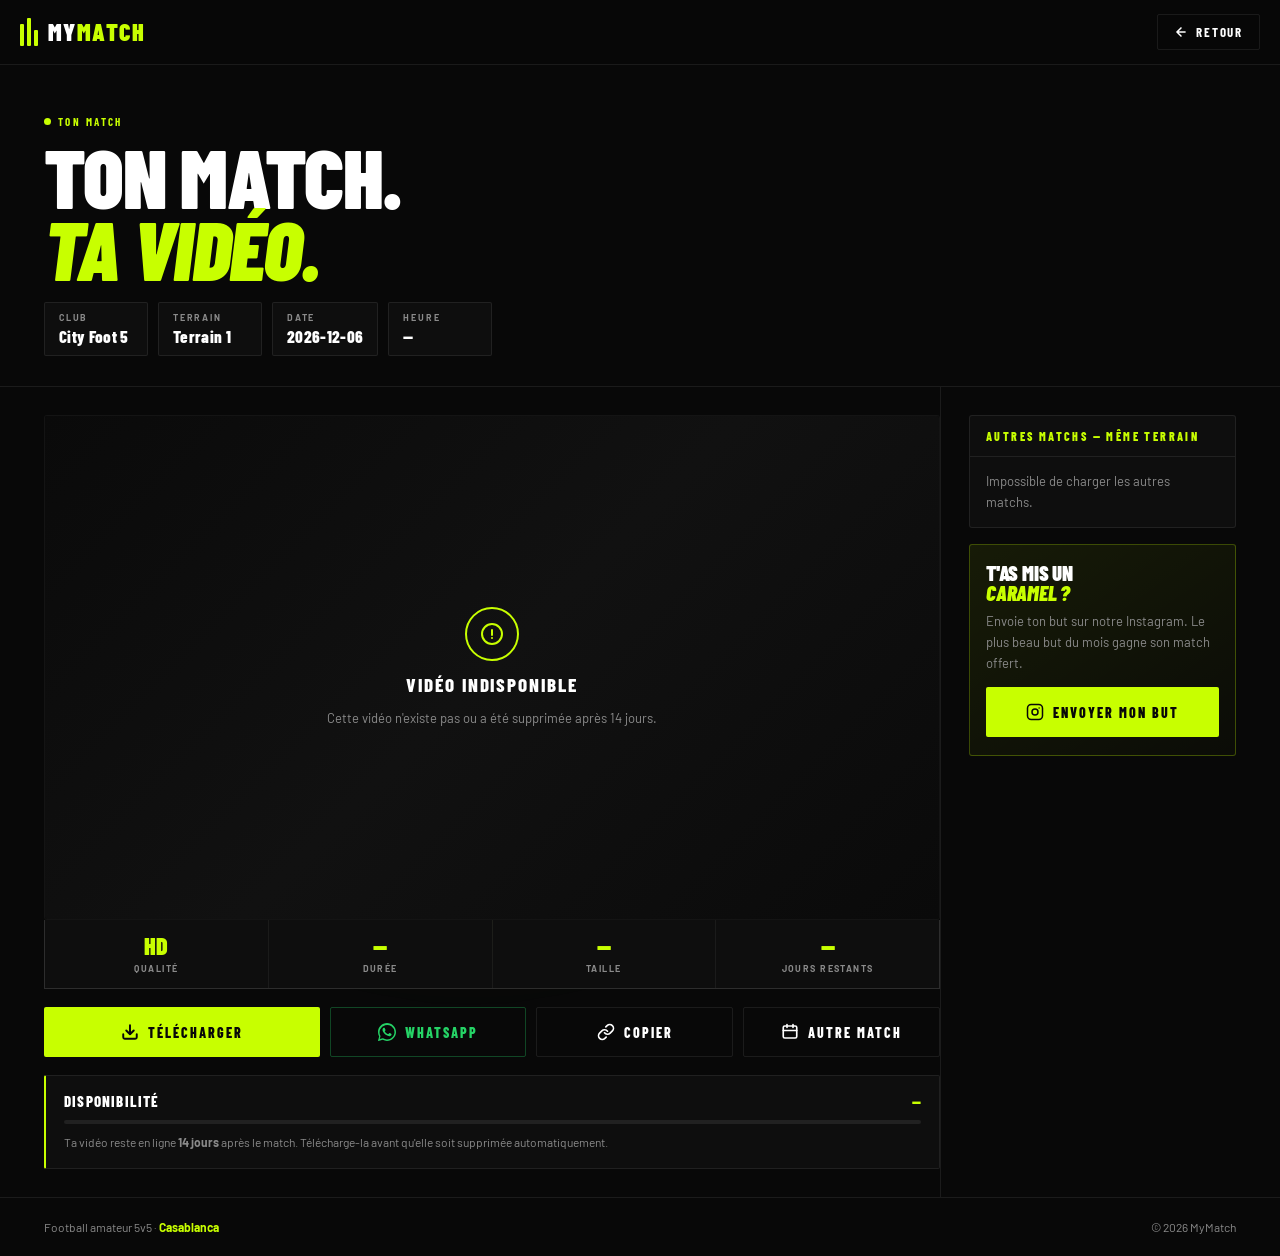
==== commit 0a19291c: "fix(player): slug terrain correct, badge HD, taille en Mo/Go - "Terrain 3" donnait terrain-terrain3 " ====
--- a/Player.html
+++ b/Player.html
@@ -281,7 +281,7 @@
 
       <!-- SPECS -->
       <div class="specs">
-        <div class="spec"><span class="spec-val">4K</span><span class="spec-lbl">Qualité</span></div>
+        <div class="spec"><span class="spec-val">HD</span><span class="spec-lbl">Qualité</span></div>
         <div class="spec"><span class="spec-val" id="s-duree">—</span><span class="spec-lbl">Durée</span></div>
         <div class="spec"><span class="spec-val" id="s-poids">—</span><span class="spec-lbl">Taille</span></div>
         <div class="spec"><span class="spec-val" id="s-jours">—</span><span class="spec-lbl">Jours restants</span></div>
@@ -365,9 +365,11 @@
   'green sports park':'green-sports-park'
 };
 const clubId = CLUBS[clubTxt.toLowerCase().trim()] || clubTxt.toLowerCase().trim().replace(/\s+/g,'-');
-const terrainId = /^terrain-/i.test(terrainTxt)
-  ? terrainTxt.toLowerCase().replace(/\s+/g,'-')
-  : 'terrain-' + terrainTxt.replace(/[^0-9a-zA-Z]/g,'').toLowerCase();
+/* "Terrain 3" / "terrain-3" / "3" -> "terrain-3" */
+const terrainId = 'terrain-' + terrainTxt.trim()
+  .replace(/^terrain[\s_-]*/i,'')
+  .replace(/[^0-9a-zA-Z]/g,'')
+  .toLowerCase();
 
 /* date -> YYYY-MM-DD en heure locale */
 function toISO(str){
@@ -391,6 +393,14 @@
 function toast(msg){
   const t = $('toast'); t.textContent = msg; t.classList.add('on');
   clearTimeout(t._t); t._t = setTimeout(()=>t.classList.remove('on'), 2200);
+}
+/* octets -> "850 Mo" ou "1,2 Go" */
+function taille(o){
+  if(!o || !isFinite(o)) return '—';
+  const Mo = o/1048576;
+  return Mo < 1024
+    ? Math.round(Mo)+' Mo'
+    : (Mo/1024).toFixed(1).replace('.',',')+' Go';
 }
 function mmss(sec){
   if(!sec || !isFinite(sec)) return '—';
@@ -423,7 +433,7 @@
     /* taille du fichier */
     fetch(d.url,{method:'HEAD'}).then(h=>{
       const o = h.headers.get('content-length');
-      if(o) $('s-poids').textContent = (o/1073741824).toFixed(1).replace('.',',')+'G';
+      if(o) $('s-poids').textContent = taille(+o);
     }).catch(()=>{});
 
     /* expiration */
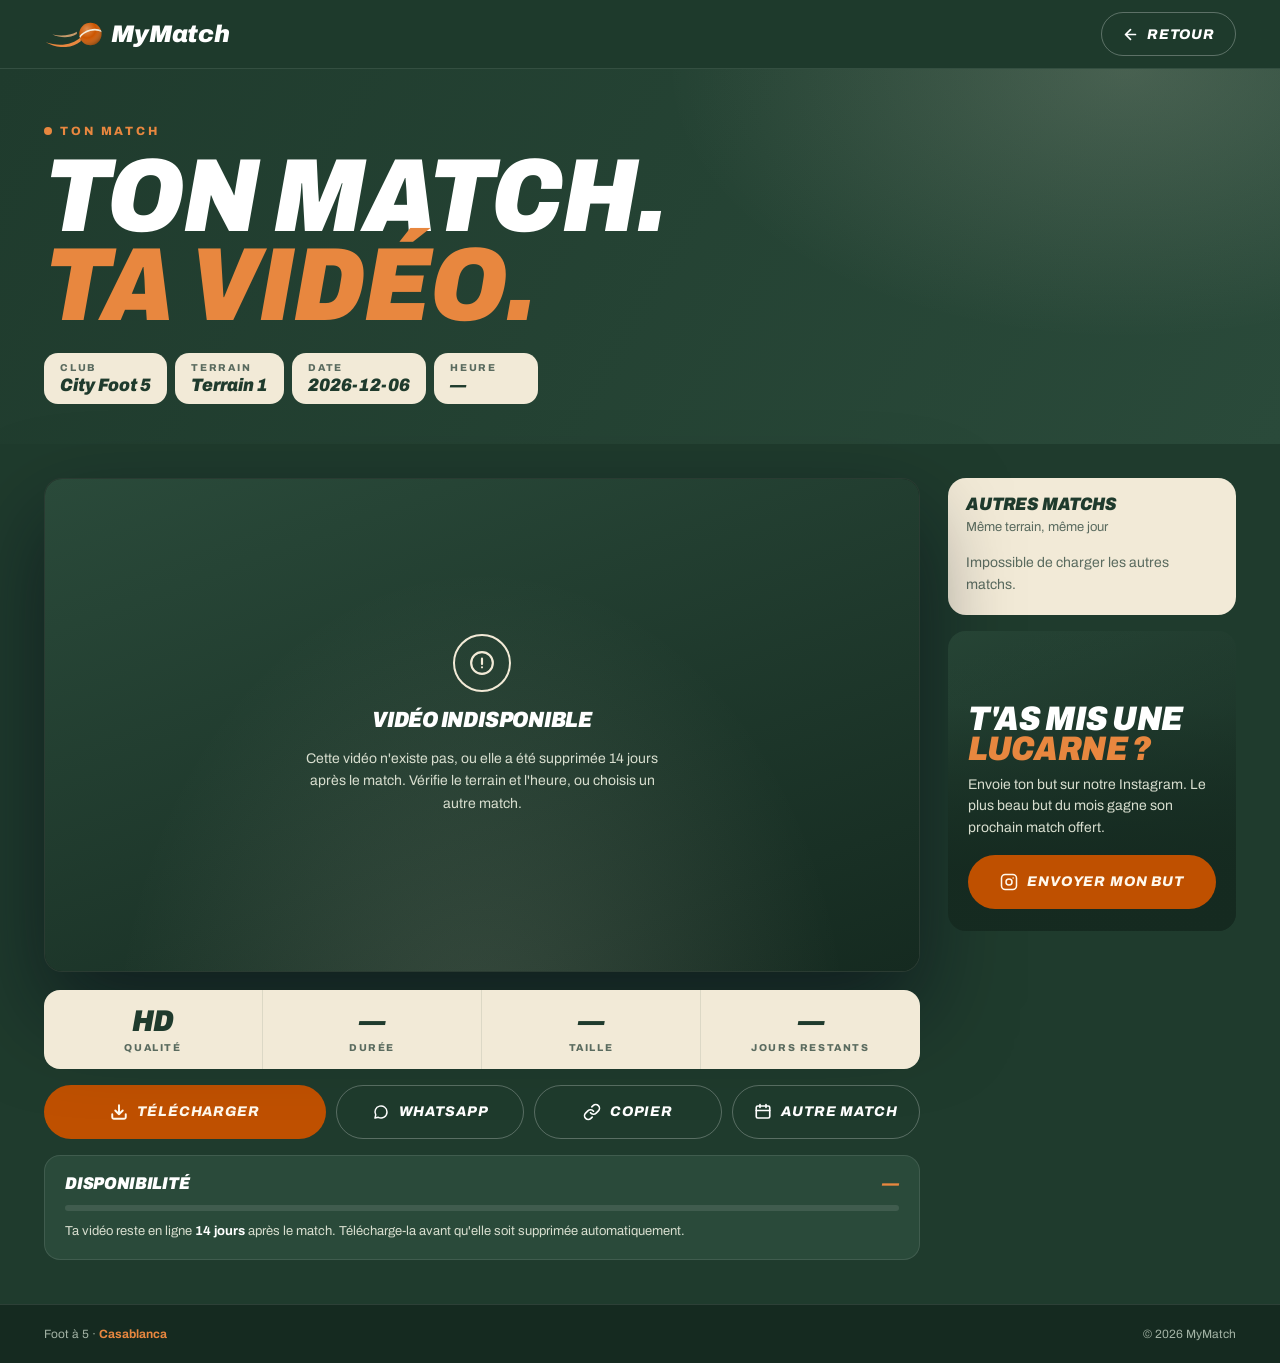
==== commit bf961ca6: "Add files via upload" ====
--- a/Player.html
+++ b/Player.html
@@ -4,248 +4,181 @@
 <meta charset="UTF-8">
 <meta name="viewport" content="width=device-width, initial-scale=1.0, viewport-fit=cover">
 <title>MyMatch — Ton match</title>
+<meta name="theme-color" content="#1F3B2D">
+<link rel="icon" type="image/svg+xml" href="data:image/svg+xml;utf8,<svg xmlns='http://www.w3.org/2000/svg' viewBox='0 0 64 64'><rect width='64' height='64' rx='14' fill='%231F3B2D'/><path d='M5 45 C 19 51, 33 49, 41 39 L 40.5 45 C 31 55, 15 55, 5 45 Z' fill='%23E8873F'/><circle cx='42' cy='28' r='16' fill='%23CC5500'/><path d='M27 34 C 34 22, 50 18, 59 24' stroke='%23F2EAD7' stroke-width='2.6' fill='none' stroke-linecap='round'/></svg>">
 <link rel="preconnect" href="https://fonts.googleapis.com">
 <link rel="preconnect" href="https://fonts.gstatic.com" crossorigin>
-<link href="https://fonts.googleapis.com/css2?family=Barlow+Condensed:ital,wght@0,600;0,700;0,800;0,900;1,800;1,900&family=Barlow:wght@400;500;600;700&display=swap" rel="stylesheet">
+<link href="https://fonts.googleapis.com/css2?family=Archivo:ital,wdth,wght@0,62..125,100..900;1,62..125,100..900&display=swap" rel="stylesheet">
 <style>
   :root{
-    --jaune:#C8FF00;
-    --noir:#080808;
-    --surface:#0E0E0E;
-    --surface2:#141414;
-    --bord:rgba(255,255,255,.08);
-    --bord-jaune:rgba(200,255,0,.25);
-    --txt:#FFFFFF;
-    --txt2:#8A8A8A;
-    --wa:#25D366;
-    box-sizing:border-box;
+    --navy:#1F3B2D;--navy2:#152A20;--navy3:#2A4A3A;
+    --ice:#F2EAD7;--ice2:#F8F3E8;--ink-m:#5A6B5F;
+    --coral:#E8873F;--coral2:#F2B27A;--coral-d:#9A3F00;
+    --line:rgba(255,255,255,.1);--muted:#A3B3A5;--muted2:#D8DECF;
   }
   *,*::before,*::after{margin:0;padding:0;box-sizing:border-box}
-  html{scroll-behavior:smooth}
-  body{
-    background:var(--noir);
-    color:var(--txt);
-    font-family:'Barlow',sans-serif;
-    min-height:100vh;
-    overflow-x:hidden;
-    -webkit-font-smoothing:antialiased;
-  }
-
-  /* ═══════════ HEADER ═══════════ */
-  header{
-    position:sticky;top:0;z-index:100;
-    display:flex;align-items:center;justify-content:space-between;
-    padding:14px 20px;
-    background:rgba(8,8,8,.96);
-    backdrop-filter:blur(14px);
-    border-bottom:1px solid var(--bord);
-  }
-  .logo{display:flex;align-items:center;gap:10px;text-decoration:none}
-  .logo-bars{display:flex;align-items:flex-end;gap:3px}
-  .logo-bars span{width:4px;background:var(--jaune);display:block;border-radius:1px}
-  .logo-bars span:nth-child(1){height:22px}
-  .logo-bars span:nth-child(2){height:28px}
-  .logo-bars span:nth-child(3){height:16px}
-  .logo-word{
-    font-family:'Barlow Condensed',sans-serif;font-weight:900;font-size:24px;
-    letter-spacing:.06em;color:#fff;line-height:1;
-  }
-  .logo-word em{font-style:normal;color:var(--jaune)}
-  .btn-retour{
-    display:inline-flex;align-items:center;gap:8px;
-    border:1px solid var(--bord);background:transparent;color:#fff;
-    padding:9px 16px;border-radius:2px;text-decoration:none;cursor:pointer;
-    font-family:'Barlow Condensed',sans-serif;font-weight:700;font-size:13px;
-    letter-spacing:.14em;text-transform:uppercase;transition:.2s;
-  }
-  .btn-retour:hover{border-color:var(--jaune);color:var(--jaune)}
-
-  /* ═══════════ HERO INFOS ═══════════ */
-  .top{padding:30px 20px 22px;border-bottom:1px solid var(--bord)}
-  .tag{
-    display:inline-flex;align-items:center;gap:7px;
-    font-family:'Barlow Condensed',sans-serif;font-size:11px;font-weight:700;
-    letter-spacing:.22em;text-transform:uppercase;color:var(--jaune);margin-bottom:12px;
-  }
-  .tag::before{content:'';width:7px;height:7px;border-radius:50%;background:var(--jaune);animation:blink 2s infinite}
+  body{background:var(--navy);color:#fff;font-family:'Archivo',sans-serif;min-height:100vh;overflow-x:hidden;-webkit-font-smoothing:antialiased}
+  .it{font-style:italic;font-weight:900;font-stretch:88%;letter-spacing:-.01em;text-transform:uppercase}
+  button,a{font-family:inherit}
+  a:focus-visible,button:focus-visible{outline:3px solid var(--coral);outline-offset:3px}
+
+  /* ── Header ── */
+  header{position:sticky;top:0;z-index:100;display:flex;align-items:center;justify-content:space-between;gap:12px;padding:12px 20px;background:rgba(31,59,45,.9);backdrop-filter:blur(14px);-webkit-backdrop-filter:blur(14px);border-bottom:1px solid var(--line)}
+  .logo{display:flex;align-items:center;gap:8px;text-decoration:none;color:#fff}
+  .logo svg{height:26px;width:auto;display:block}
+  .logo span{font-style:italic;font-weight:900;font-size:24px;letter-spacing:-.01em}
+  .pill{display:inline-flex;align-items:center;gap:8px;min-height:44px;padding:0 20px;border-radius:999px;border:1px solid rgba(255,255,255,.28);background:transparent;color:#fff;text-decoration:none;font-weight:800;font-style:italic;font-size:14px;letter-spacing:.06em;text-transform:uppercase;cursor:pointer;transition:border-color .2s,background .2s,color .2s}
+  .pill:hover{border-color:var(--ice);color:var(--ice);background:rgba(242,234,215,.06)}
+  .pill svg{width:17px;height:17px;flex-shrink:0}
+
+  /* ── Bandeau titre ── */
+  .top{position:relative;overflow:hidden;padding:36px 20px 30px;background:radial-gradient(ellipse 60% 120% at 88% 0%,rgba(242,234,215,.16),rgba(242,234,215,0) 60%),linear-gradient(120deg,#1F3B2D 0%,#2A4A3A 100%)}
+  .top::before{display:none;content:'';position:absolute;inset:0;background:url('images/hero-action.jpg') 85% 40%/cover no-repeat;opacity:.45;mix-blend-mode:normal;-webkit-mask-image:linear-gradient(to right,transparent 30%,#000 85%);mask-image:linear-gradient(to right,transparent 30%,#000 85%)}
+  .top > *{position:relative}
+  .tag{display:inline-flex;align-items:center;gap:8px;font-size:12px;font-weight:800;letter-spacing:.24em;text-transform:uppercase;color:var(--coral);margin-bottom:14px}
+  .tag::before{content:'';width:8px;height:8px;border-radius:50%;background:var(--coral);animation:blink 1.4s ease-in-out infinite}
   @keyframes blink{0%,100%{opacity:1}50%{opacity:.25}}
-
-  h1.titre{
-    font-family:'Barlow Condensed',sans-serif;font-weight:900;
-    font-size:clamp(40px,10vw,84px);line-height:.86;text-transform:uppercase;
-    letter-spacing:-.02em;margin-bottom:18px;
-  }
-  h1.titre em{font-style:italic;color:var(--jaune);display:block}
-
-  .meta{display:flex;flex-wrap:wrap;gap:10px}
-  .meta-item{
-    background:var(--surface);border:1px solid var(--bord);
-    padding:9px 14px;border-radius:2px;min-width:104px;
-  }
-  .meta-lbl{
-    display:block;font-size:9px;font-weight:700;letter-spacing:.2em;
-    text-transform:uppercase;color:var(--txt2);margin-bottom:3px;
-  }
-  .meta-val{
-    display:block;font-family:'Barlow Condensed',sans-serif;font-weight:800;
-    font-size:17px;letter-spacing:.02em;color:#fff;
-  }
-
-  /* ═══════════ LAYOUT ═══════════ */
+  h1{font-size:clamp(44px,8.4vw,104px);line-height:.86;margin-bottom:22px}
+  h1 em{font-style:inherit;color:var(--coral);display:block}
+  .meta{display:flex;flex-wrap:wrap;gap:8px}
+  .meta-item{display:flex;flex-direction:column;gap:2px;padding:9px 16px;border-radius:14px;background:var(--ice);color:var(--navy);min-width:104px}
+  .meta-lbl{font-size:10px;font-weight:800;letter-spacing:.18em;text-transform:uppercase;color:var(--ink-m)}
+  .meta-val{font-size:18px;font-style:italic;font-weight:900;font-stretch:90%}
+
+  /* ── Mise en page ── */
   .wrap{display:grid;grid-template-columns:1fr;gap:0}
   @media(min-width:1024px){
-    .wrap{grid-template-columns:1fr 340px}
-    .top{padding:44px 44px 30px}
+    .wrap{grid-template-columns:minmax(0,1fr) 360px}
+    .top{padding:52px 44px 40px}
+    header{padding:12px 44px}
   }
-
-  /* ═══════════ LECTEUR ═══════════ */
-  .col-main{min-width:0}
-  .player-zone{position:relative;padding:20px}
-  @media(min-width:1024px){.player-zone{padding:28px 0 28px 44px}}
-
-  /* halo derrière le lecteur */
-  .player-zone::before{
-    content:'';position:absolute;inset:8% 12% 28% 12%;
-    background:radial-gradient(ellipse at center,rgba(200,255,0,.10),transparent 70%);
-    filter:blur(48px);pointer-events:none;z-index:0;
+  .col-main{min-width:0;padding:22px 20px 28px}
+  @media(min-width:1024px){.col-main{padding:34px 0 44px 44px}}
+
+  /* ── Lecteur ── */
+  .player-box{position:relative;border-radius:18px;overflow:hidden;background:#12251B;border:1px solid var(--line);box-shadow:0 40px 90px rgba(5,10,22,.55)}
+  .player-box video{display:block;width:100%;aspect-ratio:16/9;background:#000;object-fit:contain}
+  .etat{aspect-ratio:16/9;display:none;flex-direction:column;align-items:center;justify-content:center;gap:16px;text-align:center;padding:24px;background:radial-gradient(ellipse at 50% 120%,rgba(242,234,215,.14),transparent 60%),linear-gradient(160deg,#2A4A3A,#152A20)}
+  .etat.on{display:flex}
+  .etat-titre{font-size:22px}
+  .etat-txt{font-size:14px;color:var(--muted2);max-width:360px;line-height:1.6}
+  /* Chargement : le ballon du logo file vers le filet */
+  .kick{width:220px;height:70px}
+  .kick .k-ball{transform-box:view-box;transform-origin:50px 14px}
+  .kick .k-move{animation:k-move 1.6s cubic-bezier(.5,0,.2,1) infinite}
+  .kick .k-spin{animation:k-spin 1.6s cubic-bezier(.5,0,.2,1) infinite;transform-box:view-box;transform-origin:18px 34px}
+  .kick .k-net{transform-box:fill-box;transform-origin:left center;animation:k-net 1.6s ease-out infinite}
+  .kick .k-trail{transform-box:fill-box;transform-origin:right center;animation:k-trail 1.6s cubic-bezier(.5,0,.2,1) infinite}
+  @keyframes k-move{0%,15%{transform:translateX(0)}60%,100%{transform:translateX(164px)}}
+  @keyframes k-spin{0%,15%{transform:rotate(0)}60%,100%{transform:rotate(540deg)}}
+  @keyframes k-net{0%,55%{transform:scaleX(1)}64%{transform:scaleX(1.7)}80%,100%{transform:scaleX(1)}}
+  @keyframes k-trail{0%,15%{transform:scaleX(0);opacity:0}45%{opacity:1}60%{transform:scaleX(1);opacity:.9}100%{transform:scaleX(1);opacity:0}}
+  .etat-ico{width:58px;height:58px;border-radius:50%;border:2px solid var(--ice);display:flex;align-items:center;justify-content:center}
+  .etat-ico svg{width:26px;height:26px;stroke:var(--ice)}
+
+  /* ── Barre technique (bleu glacier) ── */
+  .specs{position:relative;z-index:1;display:grid;grid-template-columns:repeat(2,1fr);gap:0;margin-top:18px;border-radius:16px;overflow:hidden;background:var(--ice)}
+  @media(min-width:640px){.specs{grid-template-columns:repeat(4,1fr)}}
+  .spec{padding:16px 12px;text-align:center;border-right:1px solid rgba(31,59,45,.1)}
+  .spec:last-child{border-right:none}
+  .spec-val{display:block;font-size:30px;line-height:1;color:var(--navy)}
+  .spec-lbl{display:block;font-size:10px;font-weight:800;letter-spacing:.16em;text-transform:uppercase;color:var(--ink-m);margin-top:6px}
+
+  /* ── Actions ── */
+  .actions{display:grid;grid-template-columns:1fr;gap:10px;margin-top:16px}
+  @media(min-width:640px){.actions{grid-template-columns:1.5fr 1fr 1fr 1fr}}
+  .btn{display:inline-flex;align-items:center;justify-content:center;gap:9px;min-height:54px;padding:0 18px;border-radius:999px;cursor:pointer;border:1px solid transparent;font-weight:800;font-style:italic;font-size:14px;letter-spacing:.06em;text-transform:uppercase;text-decoration:none;transition:transform .2s,box-shadow .2s,background .2s,border-color .2s,color .2s}
+  .btn svg{width:18px;height:18px;flex-shrink:0}
+  .btn-p{background:#BF5000;color:#FFF8EC}
+  .btn-p:hover{background:#A84600;transform:translateY(-2px);box-shadow:0 14px 34px rgba(232,135,63,.35)}
+  .btn-g{background:transparent;border-color:rgba(255,255,255,.26);color:#fff}
+  .btn-g:hover{border-color:var(--ice);color:var(--ice);background:rgba(242,234,215,.06)}
+  .btn-wa:hover{border-color:#25D366;color:#25D366}
+
+  /* ── Disponibilité ── */
+  .expire{margin-top:16px;padding:18px 20px;border-radius:16px;background:var(--navy3);border:1px solid var(--line)}
+  .expire-head{display:flex;align-items:baseline;justify-content:space-between;gap:12px;margin-bottom:12px}
+  .expire-titre{font-size:17px}
+  .expire-jours{font-style:italic;font-weight:900;font-size:17px;color:var(--coral)}
+  .barre{height:6px;border-radius:3px;background:rgba(255,255,255,.1);overflow:hidden}
+  .barre span{display:block;height:100%;width:0;border-radius:3px;background:var(--ice);transition:width .9s cubic-bezier(.2,.8,.2,1)}
+  .expire-txt{font-size:13px;color:var(--muted2);margin-top:10px;line-height:1.55}
+  .expire-txt b{color:#fff}
+
+  /* ── Colonne latérale ── */
+  .col-side{padding:0 20px 32px;display:flex;flex-direction:column;gap:16px}
+  @media(min-width:1024px){.col-side{padding:34px 44px 44px 28px}}
+  .bloc{border-radius:18px;overflow:hidden;background:var(--ice);color:var(--navy)}
+  .bloc-head{padding:16px 18px 6px;font-size:18px}
+  .bloc-sub{padding:0 18px 12px;font-size:13px;color:var(--ink-m)}
+  .bloc-body{padding:0 12px 14px}
+  .creneaux{display:flex;flex-direction:column;gap:8px}
+  .creneau{display:flex;align-items:center;justify-content:space-between;gap:10px;min-height:52px;padding:0 16px;border-radius:14px;background:#fff;border:1px solid rgba(31,59,45,.1);color:var(--navy);text-decoration:none;transition:transform .2s,border-color .2s}
+  .creneau:hover{transform:translateX(3px);border-color:var(--navy)}
+  .creneau.actif{background:var(--navy);border-color:var(--navy);color:#fff}
+  .creneau-h{font-style:italic;font-weight:900;font-size:22px;font-stretch:90%}
+  .creneau-tag{font-size:11px;font-weight:800;letter-spacing:.14em;text-transform:uppercase;color:var(--ink-m)}
+  .creneau.actif .creneau-tag{color:var(--coral)}
+  .vide{font-size:14px;color:var(--ink-m);line-height:1.6;padding:6px 6px 4px}
+
+  /* Bloc Instagram façon affiche : photo de célébration en duotone */
+  .insta{position:relative;overflow:hidden;border-radius:18px;min-height:300px;padding:22px 20px;display:flex;flex-direction:column;justify-content:flex-end;gap:10px;background:linear-gradient(160deg,#2A4A3A,#152A20)}
+  .insta::before{content:'';position:absolute;inset:0;background:url('images/but.jpg') 70% center/cover no-repeat}
+  .insta::after{content:'';position:absolute;inset:0;background:linear-gradient(0deg,rgba(21,42,32,.96) 20%,rgba(21,42,32,.2) 75%)}
+  .insta > *{position:relative;z-index:1}
+  .insta-titre{font-size:34px;line-height:.88}
+  .insta-titre em{font-style:inherit;color:var(--coral);display:block}
+  .insta-txt{font-size:14px;color:var(--muted2);line-height:1.55;margin-bottom:6px}
+
+  footer{border-top:1px solid var(--line);padding:22px 20px;display:flex;flex-wrap:wrap;align-items:center;justify-content:space-between;gap:12px;font-size:12px;color:var(--muted);background:var(--navy2)}
+  @media(min-width:1024px){footer{padding:22px 44px}}
+  footer b{color:var(--coral)}
+
+  .toast{position:fixed;left:50%;bottom:26px;transform:translate(-50%,24px);background:#BF5000;color:#FFF8EC;padding:12px 24px;border-radius:999px;font-style:italic;font-weight:900;font-size:14px;letter-spacing:.08em;text-transform:uppercase;opacity:0;pointer-events:none;transition:.3s;z-index:300;box-shadow:0 10px 40px rgba(0,0,0,.4)}
+  .toast.on{opacity:1;transform:translate(-50%,0)}
+
+  @media (prefers-reduced-motion: reduce){
+    *,*::before,*::after{animation:none !important;transition:none !important}
   }
-  .player-box{position:relative;z-index:1;border:1px solid var(--bord);background:#000;border-radius:3px;overflow:hidden}
-  .player-box video{display:block;width:100%;aspect-ratio:16/9;background:#000;object-fit:contain}
-
-  /* état vide / erreur */
-  .etat{
-    aspect-ratio:16/9;display:none;flex-direction:column;align-items:center;justify-content:center;
-    gap:12px;text-align:center;padding:24px;
-    background:
-      linear-gradient(135deg,#0A0A0A,#111 50%,#0A0A0A),
-      repeating-linear-gradient(0deg,rgba(200,255,0,.04) 0 1px,transparent 1px 42px);
-  }
-  .etat.on{display:flex}
-  .etat-ico{width:54px;height:54px;border:2px solid var(--jaune);border-radius:50%;display:flex;align-items:center;justify-content:center}
-  .etat-ico svg{width:24px;height:24px;stroke:var(--jaune)}
-  .etat-titre{font-family:'Barlow Condensed',sans-serif;font-weight:800;font-size:19px;text-transform:uppercase;letter-spacing:.1em}
-  .etat-txt{font-size:13px;color:var(--txt2);max-width:340px;line-height:1.6}
-
-  .loader{width:38px;height:38px;border:3px solid rgba(200,255,0,.2);border-top-color:var(--jaune);border-radius:50%;animation:spin 1s linear infinite}
-  @keyframes spin{to{transform:rotate(360deg)}}
-
-  /* ═══════════ BARRE TECHNIQUE ═══════════ */
-  .specs{
-    position:relative;z-index:1;display:grid;grid-template-columns:repeat(2,1fr);
-    gap:1px;background:var(--bord);border:1px solid var(--bord);border-top:none;
-  }
-  @media(min-width:640px){.specs{grid-template-columns:repeat(4,1fr)}}
-  .spec{background:var(--surface);padding:14px 12px;text-align:center}
-  .spec-val{
-    display:block;font-family:'Barlow Condensed',sans-serif;font-weight:900;
-    font-size:24px;color:var(--jaune);line-height:1;
-  }
-  .spec-lbl{display:block;font-size:9px;font-weight:700;letter-spacing:.16em;text-transform:uppercase;color:var(--txt2);margin-top:5px}
-
-  /* ═══════════ ACTIONS ═══════════ */
-  .actions{position:relative;z-index:1;display:grid;grid-template-columns:1fr;gap:10px;margin-top:18px}
-  @media(min-width:640px){.actions{grid-template-columns:1.4fr 1fr 1fr 1fr}}
-
-  .btn{
-    display:inline-flex;align-items:center;justify-content:center;gap:9px;
-    padding:15px 18px;border-radius:2px;cursor:pointer;border:1px solid transparent;
-    font-family:'Barlow Condensed',sans-serif;font-weight:800;font-size:14px;
-    letter-spacing:.14em;text-transform:uppercase;transition:.2s;text-decoration:none;
-  }
-  .btn svg{width:18px;height:18px;flex-shrink:0}
-  .btn-primaire{background:var(--jaune);color:var(--noir);box-shadow:0 0 0 rgba(200,255,0,0)}
-  .btn-primaire:hover{background:#d6ff26;transform:translateY(-2px);box-shadow:0 8px 28px rgba(200,255,0,.22)}
-  .btn-ghost{background:transparent;border-color:var(--bord);color:#fff}
-  .btn-ghost:hover{border-color:rgba(255,255,255,.4);background:rgba(255,255,255,.04)}
-  .btn-wa{color:var(--wa);border-color:rgba(37,211,102,.3)}
-  .btn-wa:hover{border-color:var(--wa);background:rgba(37,211,102,.07)}
-
-  /* ═══════════ EXPIRATION ═══════════ */
-  .expire{
-    position:relative;z-index:1;margin-top:18px;padding:16px 18px;
-    background:var(--surface);border:1px solid var(--bord);border-left:2px solid var(--jaune);border-radius:2px;
-  }
-  .expire-head{display:flex;align-items:baseline;justify-content:space-between;gap:12px;margin-bottom:10px}
-  .expire-titre{font-family:'Barlow Condensed',sans-serif;font-weight:800;font-size:15px;text-transform:uppercase;letter-spacing:.08em}
-  .expire-jours{font-family:'Barlow Condensed',sans-serif;font-weight:900;font-size:15px;color:var(--jaune)}
-  .barre{height:4px;background:rgba(255,255,255,.08);border-radius:2px;overflow:hidden}
-  .barre span{display:block;height:100%;width:0;background:var(--jaune);border-radius:2px;transition:width .8s ease}
-  .expire-txt{font-size:12px;color:var(--txt2);margin-top:9px;line-height:1.55}
-
-  /* ═══════════ SIDEBAR ═══════════ */
-  .col-side{padding:20px;display:flex;flex-direction:column;gap:16px}
-  @media(min-width:1024px){
-    .col-side{padding:28px 44px 28px 28px;border-left:1px solid var(--bord)}
-  }
-  .bloc{background:var(--surface);border:1px solid var(--bord);border-radius:3px;overflow:hidden}
-  .bloc-head{
-    padding:13px 16px;border-bottom:1px solid var(--bord);
-    font-family:'Barlow Condensed',sans-serif;font-weight:800;font-size:12px;
-    letter-spacing:.2em;text-transform:uppercase;color:var(--jaune);
-  }
-  .bloc-body{padding:14px 16px}
-
-  .creneaux{display:flex;flex-direction:column;gap:8px}
-  .creneau{
-    display:flex;align-items:center;justify-content:space-between;gap:10px;
-    padding:12px 14px;background:var(--surface2);border:1px solid var(--bord);
-    border-radius:2px;cursor:pointer;transition:.2s;text-decoration:none;color:#fff;
-  }
-  .creneau:hover{border-color:var(--bord-jaune);background:#181818;transform:translateX(3px)}
-  .creneau.actif{border-color:var(--jaune);background:rgba(200,255,0,.07)}
-  .creneau-h{font-family:'Barlow Condensed',sans-serif;font-weight:900;font-size:20px;letter-spacing:.02em}
-  .creneau.actif .creneau-h{color:var(--jaune)}
-  .creneau-tag{font-size:10px;font-weight:700;letter-spacing:.14em;text-transform:uppercase;color:var(--txt2)}
-  .vide{font-size:13px;color:var(--txt2);line-height:1.6}
-
-  .insta{
-    background:linear-gradient(145deg,rgba(200,255,0,.08),rgba(200,255,0,.02));
-    border:1px solid var(--bord-jaune);border-radius:3px;padding:18px 16px;
-  }
-  .insta-titre{
-    font-family:'Barlow Condensed',sans-serif;font-weight:900;font-size:21px;
-    text-transform:uppercase;line-height:.95;letter-spacing:-.01em;margin-bottom:8px;
-  }
-  .insta-titre em{font-style:italic;color:var(--jaune)}
-  .insta-txt{font-size:13px;color:var(--txt2);line-height:1.6;margin-bottom:14px}
-
-  /* ═══════════ TOAST ═══════════ */
-  .toast{
-    position:fixed;left:50%;bottom:26px;transform:translate(-50%,24px);
-    background:var(--jaune);color:var(--noir);padding:12px 22px;border-radius:2px;
-    font-family:'Barlow Condensed',sans-serif;font-weight:800;font-size:14px;
-    letter-spacing:.12em;text-transform:uppercase;opacity:0;pointer-events:none;
-    transition:.3s;z-index:300;box-shadow:0 10px 40px rgba(0,0,0,.5);
-  }
-  .toast.on{opacity:1;transform:translate(-50%,0)}
-
-  /* ═══════════ FOOTER ═══════════ */
-  footer{
-    border-top:1px solid var(--bord);padding:22px 20px;
-    display:flex;flex-wrap:wrap;align-items:center;justify-content:space-between;gap:12px;
-    font-size:12px;color:var(--txt2);
-  }
-  @media(min-width:1024px){footer{padding:22px 44px}}
-  footer b{color:var(--jaune);font-weight:700}
 </style>
 </head>
 <body>
-
+<svg width="0" height="0" style="position:absolute" aria-hidden="true" focusable="false">
+  <defs>
+    <clipPath id="mm-ball-clip"><circle cx="50" cy="14" r="12"/></clipPath>
+    <radialGradient id="mm-ball-shade" cx=".34" cy=".28" r=".8">
+      <stop offset="0" stop-color="#FFF8EC" stop-opacity=".34"/>
+      <stop offset=".5" stop-color="#FFF8EC" stop-opacity="0"/>
+      <stop offset="1" stop-color="#152A20" stop-opacity=".38"/>
+    </radialGradient>
+    <symbol id="mm-ball" viewBox="0 0 64 28">
+      <circle cx="50" cy="14" r="12" fill="#CC5500"/>
+      <g clip-path="url(#mm-ball-clip)" fill="none" stroke="#F2EAD7" stroke-linecap="round">
+        <path d="M37.5 18.5 C 43.5 9.5, 55.5 7, 63 11.5" stroke-width="1.8"/>
+      </g>
+      <circle cx="50" cy="14" r="12" fill="url(#mm-ball-shade)"/>
+    </symbol>
+    <symbol id="mm-mark" viewBox="0 0 64 28">
+      <path d="M2 23 C 16 28, 31 26, 40 17 L 39.6 21.8 C 30 30, 14 30, 2 23 Z" fill="#E8873F"/>
+      <path d="M9 14.5 C 19 16.5, 28 15.5, 35.5 11.5 L 35.3 14 C 27.5 18.5, 18.5 18.5, 9 14.5 Z" fill="#F2B27A" opacity=".8"/>
+      <use href="#mm-ball" x="0" y="0" width="64" height="28"/>
+    </symbol>
+  </defs>
+</svg>
 <header>
-  <a class="logo" href="index.html">
-    <span class="logo-bars"><span></span><span></span><span></span></span>
-    <span class="logo-word">MY<em>MATCH</em></span>
+  <a class="logo" href="index.html" aria-label="MyMatch, accueil">
+    <svg viewBox="0 0 64 28" aria-hidden="true"><use href="#mm-mark"/></svg>
+    <span>MyMatch</span>
   </a>
-  <a class="btn-retour" href="index.html">
-    <svg width="14" height="14" viewBox="0 0 24 24" fill="none" stroke="currentColor" stroke-width="2.6" stroke-linecap="round" stroke-linejoin="round"><path d="M19 12H5M12 19l-7-7 7-7"/></svg>
+  <a class="pill" href="index.html" id="btn-retour">
+    <svg viewBox="0 0 24 24" fill="none" stroke="currentColor" stroke-width="2.4" stroke-linecap="round" stroke-linejoin="round"><path d="M19 12H5M12 19l-7-7 7-7"/></svg>
     Retour
   </a>
 </header>
 
-<!-- INFOS MATCH -->
 <section class="top">
   <div class="tag">Ton match</div>
-  <h1 class="titre">Ton match.<em>Ta vidéo.</em></h1>
+  <h1 class="it">Ton match.<em>Ta vidéo.</em></h1>
   <div class="meta">
     <div class="meta-item"><span class="meta-lbl">Club</span><span class="meta-val" id="m-club">—</span></div>
     <div class="meta-item"><span class="meta-lbl">Terrain</span><span class="meta-val" id="m-terrain">—</span></div>
@@ -255,101 +188,87 @@
 </section>
 
 <div class="wrap">
-
-  <!-- COLONNE PRINCIPALE -->
   <div class="col-main">
-    <div class="player-zone">
-
-      <div class="player-box">
-        <!-- chargement -->
-        <div class="etat on" id="etat-load">
-          <div class="loader"></div>
-          <div class="etat-titre">Chargement</div>
-          <p class="etat-txt">On récupère ta vidéo…</p>
-        </div>
-        <!-- erreur -->
-        <div class="etat" id="etat-err">
-          <div class="etat-ico">
-            <svg viewBox="0 0 24 24" fill="none" stroke-width="2" stroke-linecap="round"><circle cx="12" cy="12" r="10"/><path d="M12 8v5M12 16h.01"/></svg>
-          </div>
-          <div class="etat-titre">Vidéo indisponible</div>
-          <p class="etat-txt" id="err-txt">Cette vidéo n'existe pas ou a été supprimée après 14 jours.</p>
-        </div>
-        <!-- lecteur -->
-        <video id="video" controls playsinline preload="metadata" style="display:none"></video>
+    <div class="player-box">
+      <div class="etat on" id="etat-load" role="status">
+        <svg class="kick" viewBox="0 0 220 70" aria-hidden="true">
+          <path d="M14 58 H206" stroke="rgba(255,255,255,.18)" stroke-width="2"/>
+          <g transform="translate(190 20)"><path class="k-net" d="M0 0 H16 V38 H0 M5.5 0 V38 M11 0 V38 M0 12.7 H16 M0 25.3 H16" stroke="#F2EAD7" stroke-width="2" fill="none"/></g>
+          <g class="k-move">
+            <path class="k-trail" d="M-120 40 C -80 44, -40 42, 18 36 L 18 40 C -40 48, -80 48, -120 40 Z" fill="#F2EAD7" opacity=".55"/>
+            <g class="k-spin"><svg x="6" y="22" width="24" height="24" viewBox="38 2 24 24"><use href="#mm-ball" x="0" y="0" width="64" height="28"/></svg></g>
+          </g>
+        </svg>
+        <div class="etat-titre it">On récupère ta vidéo</div>
+        <p class="etat-txt">Quelques secondes, le temps de la trouver.</p>
       </div>
-
-      <!-- SPECS -->
-      <div class="specs">
-        <div class="spec"><span class="spec-val">HD</span><span class="spec-lbl">Qualité</span></div>
-        <div class="spec"><span class="spec-val" id="s-duree">—</span><span class="spec-lbl">Durée</span></div>
-        <div class="spec"><span class="spec-val" id="s-poids">—</span><span class="spec-lbl">Taille</span></div>
-        <div class="spec"><span class="spec-val" id="s-jours">—</span><span class="spec-lbl">Jours restants</span></div>
+      <div class="etat" id="etat-err" role="alert">
+        <div class="etat-ico"><svg viewBox="0 0 24 24" fill="none" stroke-width="2" stroke-linecap="round"><circle cx="12" cy="12" r="10"/><path d="M12 8v5M12 16h.01"/></svg></div>
+        <div class="etat-titre it">Vidéo indisponible</div>
+        <p class="etat-txt">Cette vidéo n'existe pas, ou elle a été supprimée 14 jours après le match. Vérifie le terrain et l'heure, ou choisis un autre match.</p>
       </div>
-
-      <!-- ACTIONS -->
-      <div class="actions">
-        <a class="btn btn-primaire" id="btn-dl" href="#" download>
-          <svg viewBox="0 0 24 24" fill="none" stroke="currentColor" stroke-width="2.6" stroke-linecap="round" stroke-linejoin="round"><path d="M21 15v4a2 2 0 01-2 2H5a2 2 0 01-2-2v-4M7 10l5 5 5-5M12 15V3"/></svg>
-          Télécharger
-        </a>
-        <button class="btn btn-ghost btn-wa" onclick="partageWA()">
-          <svg viewBox="0 0 24 24" fill="currentColor"><path d="M12 0C5.37 0 0 5.37 0 12c0 2.13.55 4.12 1.52 5.84L.06 23.27a.5.5 0 00.61.63l5.56-1.46A11.94 11.94 0 0012 24c6.63 0 12-5.37 12-12S18.63 0 12 0zm0 22a9.9 9.9 0 01-5.32-1.55l-.38-.23-3.94 1.04 1.05-3.84-.25-.39A9.96 9.96 0 1122 12c0 5.52-4.48 10-10 10z"/><path d="M17.47 14.38c-.3-.15-1.76-.87-2.03-.97-.27-.1-.47-.15-.67.15-.2.3-.77.97-.94 1.16-.17.2-.35.22-.64.08-.3-.15-1.26-.47-2.39-1.48-.88-.79-1.48-1.76-1.65-2.06-.18-.3-.02-.46.13-.6.14-.14.3-.35.45-.52.15-.18.2-.3.3-.5.1-.2.05-.37-.03-.52-.07-.15-.67-1.61-.91-2.2-.24-.58-.49-.5-.67-.51h-.57c-.2 0-.52.07-.8.37-.27.3-1.04 1.02-1.04 2.48 0 1.46 1.07 2.87 1.21 3.07.15.2 2.1 3.2 5.08 4.49.71.3 1.26.49 1.69.62.71.23 1.36.2 1.87.12.57-.09 1.76-.72 2-1.41.25-.7.25-1.29.18-1.42-.08-.12-.28-.2-.57-.35z"/></svg>
-          WhatsApp
-        </button>
-        <button class="btn btn-ghost" onclick="copierLien()">
-          <svg viewBox="0 0 24 24" fill="none" stroke="currentColor" stroke-width="2.2" stroke-linecap="round" stroke-linejoin="round"><path d="M10 13a5 5 0 007.54.54l3-3a5 5 0 00-7.07-7.07l-1.72 1.71"/><path d="M14 11a5 5 0 00-7.54-.54l-3 3a5 5 0 007.07 7.07l1.71-1.71"/></svg>
-          <span id="lbl-copie">Copier</span>
-        </button>
-        <a class="btn btn-ghost" id="btn-autre" href="index.html">
-          <svg viewBox="0 0 24 24" fill="none" stroke="currentColor" stroke-width="2.2" stroke-linecap="round" stroke-linejoin="round"><rect x="3" y="4" width="18" height="16" rx="2"/><path d="M8 2v4M16 2v4M3 10h18"/></svg>
-          Autre match
-        </a>
+      <video id="video" controls playsinline preload="metadata" style="display:none"></video>
+    </div>
+
+    <div class="specs">
+      <div class="spec"><span class="spec-val it">HD</span><span class="spec-lbl">Qualité</span></div>
+      <div class="spec"><span class="spec-val it" id="s-duree">—</span><span class="spec-lbl">Durée</span></div>
+      <div class="spec"><span class="spec-val it" id="s-poids">—</span><span class="spec-lbl">Taille</span></div>
+      <div class="spec"><span class="spec-val it" id="s-jours">—</span><span class="spec-lbl">Jours restants</span></div>
+    </div>
+
+    <div class="actions">
+      <a class="btn btn-p" id="btn-dl" href="#" download>
+        <svg viewBox="0 0 24 24" fill="none" stroke="currentColor" stroke-width="2.6" stroke-linecap="round" stroke-linejoin="round"><path d="M21 15v4a2 2 0 01-2 2H5a2 2 0 01-2-2v-4M7 10l5 5 5-5M12 15V3"/></svg>
+        Télécharger
+      </a>
+      <button class="btn btn-g btn-wa" type="button" onclick="partageWA()">
+        <svg viewBox="0 0 24 24" fill="none" stroke="currentColor" stroke-width="2" stroke-linecap="round" stroke-linejoin="round"><path d="M20 12a8 8 0 0 1-11.6 7.1L4 20l1-4.2A8 8 0 1 1 20 12z"/></svg>
+        WhatsApp
+      </button>
+      <button class="btn btn-g" type="button" onclick="copierLien()">
+        <svg viewBox="0 0 24 24" fill="none" stroke="currentColor" stroke-width="2.2" stroke-linecap="round" stroke-linejoin="round"><path d="M10 13a5 5 0 007.54.54l3-3a5 5 0 00-7.07-7.07l-1.72 1.71"/><path d="M14 11a5 5 0 00-7.54-.54l-3 3a5 5 0 007.07 7.07l1.71-1.71"/></svg>
+        <span id="lbl-copie">Copier</span>
+      </button>
+      <a class="btn btn-g" id="btn-autre" href="index.html">
+        <svg viewBox="0 0 24 24" fill="none" stroke="currentColor" stroke-width="2.2" stroke-linecap="round" stroke-linejoin="round"><rect x="3" y="4" width="18" height="16" rx="2"/><path d="M8 2v4M16 2v4M3 10h18"/></svg>
+        Autre match
+      </a>
+    </div>
+
+    <div class="expire">
+      <div class="expire-head">
+        <span class="expire-titre it">Disponibilité</span>
+        <span class="expire-jours" id="exp-jours">—</span>
       </div>
-
-      <!-- EXPIRATION -->
-      <div class="expire">
-        <div class="expire-head">
-          <span class="expire-titre">Disponibilité</span>
-          <span class="expire-jours" id="exp-jours">—</span>
-        </div>
-        <div class="barre"><span id="exp-barre"></span></div>
-        <p class="expire-txt">Ta vidéo reste en ligne <b>14 jours</b> après le match. Télécharge-la avant qu'elle soit supprimée automatiquement.</p>
-      </div>
-
+      <div class="barre"><span id="exp-barre"></span></div>
+      <p class="expire-txt">Ta vidéo reste en ligne <b>14 jours</b> après le match. Télécharge-la avant qu'elle soit supprimée automatiquement.</p>
     </div>
   </div>
 
-  <!-- SIDEBAR -->
   <aside class="col-side">
-
     <div class="bloc">
-      <div class="bloc-head">Autres matchs — même terrain</div>
-      <div class="bloc-body">
-        <div class="creneaux" id="liste-creneaux">
-          <p class="vide">Chargement…</p>
-        </div>
-      </div>
-    </div>
-
+      <div class="bloc-head it">Autres matchs</div>
+      <div class="bloc-sub">Même terrain, même jour</div>
+      <div class="bloc-body"><div class="creneaux" id="liste-creneaux"><p class="vide">Chargement…</p></div></div>
+    </div>
     <div class="insta">
-      <div class="insta-titre">T'as mis un<br><em>caramel ?</em></div>
-      <p class="insta-txt">Envoie ton but sur notre Instagram. Le plus beau but du mois gagne son match offert.</p>
-      <a class="btn btn-primaire" href="https://instagram.com" target="_blank" rel="noopener" style="width:100%">
+      <div class="insta-titre it">T'as mis une<em>lucarne ?</em></div>
+      <p class="insta-txt">Envoie ton but sur notre Instagram. Le plus beau but du mois gagne son prochain match offert.</p>
+      <a class="btn btn-p" href="https://instagram.com" target="_blank" rel="noopener">
         <svg viewBox="0 0 24 24" fill="none" stroke="currentColor" stroke-width="2"><rect x="2" y="2" width="20" height="20" rx="5"/><circle cx="12" cy="12" r="4"/><circle cx="17.5" cy="6.5" r="1" fill="currentColor" stroke="none"/></svg>
-          Envoyer mon but
+        Envoyer mon but
       </a>
     </div>
-
   </aside>
 </div>
 
 <footer>
-  <span>Football amateur 5v5 · <b>Casablanca</b></span>
+  <span>Foot à 5 · <b>Casablanca</b></span>
   <span>© 2026 MyMatch</span>
 </footer>
 
-<div class="toast" id="toast">Lien copié</div>
+<div class="toast" id="toast" role="status">Lien copié</div>
 
 <script>
 /* ═══════════ PARAMÈTRES URL ═══════════ */
@@ -357,7 +276,7 @@
 const clubTxt    = P.get('club')    || 'City Foot 5';
 const terrainTxt = P.get('terrain') || 'Terrain 1';
 const dateTxt    = P.get('date')    || '';
-const heureTxt   = decodeURIComponent(P.get('heure') || '');
+const heureTxt   = P.get('heure')   || '';
 
 const CLUBS = {
   'city foot 5':'city-foot-5',
@@ -365,13 +284,15 @@
   'green sports park':'green-sports-park'
 };
 const clubId = CLUBS[clubTxt.toLowerCase().trim()] || clubTxt.toLowerCase().trim().replace(/\s+/g,'-');
-/* "Terrain 3" / "terrain-3" / "3" -> "terrain-3" */
-const terrainId = 'terrain-' + terrainTxt.trim()
-  .replace(/^terrain[\s_-]*/i,'')
-  .replace(/[^0-9a-zA-Z]/g,'')
-  .toLowerCase();
-
-/* date -> YYYY-MM-DD en heure locale */
+
+/* Terrain : « Terrain 3 », « terrain-3 » et « 3 » donnent tous terrain-3 */
+function terrainVersId(txt){
+  const reste = String(txt).toLowerCase().trim().replace(/^terrain[\s\-_]*/, '');
+  return 'terrain-' + reste.replace(/[^0-9a-z]/g, '');
+}
+const terrainId = terrainVersId(terrainTxt);
+
+/* Date au format AAAA-MM-JJ, en heure locale */
 function toISO(str){
   if(/^\d{4}-\d{2}-\d{2}$/.test(str)) return str;
   const d = new Date(str);
@@ -379,45 +300,48 @@
   return d.toLocaleDateString('sv-SE');
 }
 const dateISO = toISO(dateTxt);
-
-/* affichage */
-document.getElementById('m-club').textContent    = clubTxt;
-document.getElementById('m-terrain').textContent = terrainTxt;
-document.getElementById('m-date').textContent    = dateTxt || dateISO;
-document.getElementById('m-heure').textContent   = heureTxt || '—';
+const hhmm = h => String(h || '').slice(0, 5);
+
+const $ = id => document.getElementById(id);
+$('m-club').textContent    = clubTxt;
+$('m-terrain').textContent = terrainTxt;
+$('m-date').textContent    = dateTxt || dateISO;
+$('m-heure').textContent   = hhmm(heureTxt) || '—';
 document.title = `MyMatch — ${clubTxt} · ${terrainTxt}`;
-document.getElementById('btn-autre').href = `index.html?club=${encodeURIComponent(clubTxt)}`;
-
-/* ═══════════ HELPERS ═══════════ */
-const $ = id => document.getElementById(id);
+$('btn-autre').href = `index.html?club=${encodeURIComponent(clubTxt)}`;
+
 function toast(msg){
   const t = $('toast'); t.textContent = msg; t.classList.add('on');
-  clearTimeout(t._t); t._t = setTimeout(()=>t.classList.remove('on'), 2200);
-}
-/* octets -> "850 Mo" ou "1,2 Go" */
-function taille(o){
-  if(!o || !isFinite(o)) return '—';
-  const Mo = o/1048576;
-  return Mo < 1024
-    ? Math.round(Mo)+' Mo'
-    : (Mo/1024).toFixed(1).replace('.',',')+' Go';
-}
-function mmss(sec){
+  clearTimeout(t._t); t._t = setTimeout(() => t.classList.remove('on'), 2200);
+}
+function duree(sec){
   if(!sec || !isFinite(sec)) return '—';
-  const m = Math.floor(sec/60), s = Math.round(sec%60);
-  return `${m}′${String(s).padStart(2,'0')}`;
+  const m = Math.floor(sec / 60), s = Math.round(sec % 60);
+  return `${m}′${String(s).padStart(2, '0')}`;
+}
+/* Taille : en Mo sous 1 Go, en Go au-delà */
+function taille(octets){
+  const o = Number(octets);
+  if(!o) return '—';
+  if(o < 1073741824) return Math.round(o / 1048576) + ' Mo';
+  return (o / 1073741824).toFixed(1).replace('.', ',') + ' Go';
+}
+/* Expiration : la date Python isoformat() arrive avec des microsecondes,
+   qu'on retire pour que tous les navigateurs la lisent. */
+function lireDate(str){
+  if(!str) return null;
+  const d = new Date(String(str).replace(/(\.\d{3})\d+/, '$1'));
+  return isNaN(d) ? null : d;
 }
 
 /* ═══════════ CHARGER LA VIDÉO ═══════════ */
 async function chargerVideo(){
-  const url = `https://mymatch.ma/api/video?club=${clubId}&terrain=${terrainId}&date=${dateISO}&heure=${encodeURIComponent(heureTxt)}`;
-  console.log('[MyMatch] fetchVideo →', url);
+  const url = `https://mymatch.ma/api/video?club=${encodeURIComponent(clubId)}&terrain=${encodeURIComponent(terrainId)}&date=${dateISO}&heure=${encodeURIComponent(heureTxt)}`;
   try{
     const r = await fetch(url);
-    if(!r.ok) throw new Error('HTTP '+r.status);
+    if(!r.ok) throw new Error('HTTP ' + r.status);
     const d = await r.json();
-    console.log('[MyMatch] réponse →', d);
-    if(!d.url) throw new Error('pas d\'url');
+    if(!d.url) throw new Error('pas d’url');
 
     const v = $('video');
     v.src = d.url;
@@ -425,68 +349,62 @@
     $('etat-load').classList.remove('on');
     $('btn-dl').href = d.url;
     $('btn-dl').setAttribute('download', d.url.split('/').pop());
-
-    v.addEventListener('loadedmetadata', ()=>{
-      $('s-duree').textContent = mmss(v.duration);
-    });
-
-    /* taille du fichier */
-    fetch(d.url,{method:'HEAD'}).then(h=>{
+    v.addEventListener('loadedmetadata', () => { $('s-duree').textContent = duree(v.duration); });
+
+    fetch(d.url, { method: 'HEAD' }).then(h => {
       const o = h.headers.get('content-length');
-      if(o) $('s-poids').textContent = taille(+o);
-    }).catch(()=>{});
-
-    /* expiration */
-    if(d.expire){
-      const reste = Math.max(0, Math.ceil((new Date(d.expire) - new Date())/86400000));
-      $('s-jours').textContent  = reste+'J';
-      $('exp-jours').textContent = reste + (reste>1?' jours restants':' jour restant');
-      $('exp-barre').style.width = Math.min(100,(reste/14)*100)+'%';
+      if(o) $('s-poids').textContent = taille(o);
+    }).catch(() => {});
+
+    const exp = lireDate(d.expire);
+    if(exp){
+      const reste = Math.max(0, Math.ceil((exp - new Date()) / 86400000));
+      $('s-jours').textContent = reste + 'J';
+      $('exp-jours').textContent = reste + (reste > 1 ? ' jours restants' : ' jour restant');
+      $('exp-barre').style.width = Math.min(100, (reste / 14) * 100) + '%';
     }
   }catch(e){
-    console.error('[MyMatch] erreur →', e);
     $('etat-load').classList.remove('on');
     $('etat-err').classList.add('on');
   }
 }
 
-/* ═══════════ AUTRES CRÉNEAUX ═══════════ */
+/* ═══════════ AUTRES CRÉNEAUX (construits sans innerHTML) ═══════════ */
 async function chargerCreneaux(){
-  const url = `https://mymatch.ma/api/creneaux?club=${clubId}&terrain=${terrainId}&date=${dateISO}`;
+  const url = `https://mymatch.ma/api/creneaux?club=${encodeURIComponent(clubId)}&terrain=${encodeURIComponent(terrainId)}&date=${dateISO}`;
   const box = $('liste-creneaux');
+  const message = txt => { box.textContent = ''; const p = document.createElement('p'); p.className = 'vide'; p.textContent = txt; box.appendChild(p); };
   try{
     const r = await fetch(url);
     const list = await r.json();
-    if(!Array.isArray(list) || !list.length){
-      box.innerHTML = '<p class="vide">Aucun autre match enregistré sur ce terrain aujourd\'hui.</p>';
-      return;
-    }
-    box.innerHTML = '';
-    list.forEach(c=>{
-      const actif = c.heure_debut === heureTxt;
+    if(!Array.isArray(list) || !list.length){ message('Aucun autre match enregistré sur ce terrain ce jour-là.'); return; }
+    box.textContent = '';
+    list.forEach(c => {
+      const brut = String(c.heure_debut || '');
+      const actif = hhmm(brut) === hhmm(heureTxt);
       const a = document.createElement('a');
-      a.className = 'creneau' + (actif?' actif':'');
-      a.href = `Player.html?club=${encodeURIComponent(clubTxt)}&terrain=${encodeURIComponent(terrainTxt)}&date=${dateISO}&heure=${encodeURIComponent(c.heure_debut)}`;
-      a.innerHTML = `<span class="creneau-h">${c.heure_debut}</span>
-                     <span class="creneau-tag">${actif?'En lecture':'Voir'}</span>`;
+      a.className = 'creneau' + (actif ? ' actif' : '');
+      a.href = `Player.html?club=${encodeURIComponent(clubTxt)}&terrain=${encodeURIComponent(terrainTxt)}&date=${dateISO}&heure=${encodeURIComponent(brut)}`;
+      if(actif) a.setAttribute('aria-current', 'page');
+      const h = document.createElement('span'); h.className = 'creneau-h'; h.textContent = hhmm(brut);
+      const t = document.createElement('span'); t.className = 'creneau-tag'; t.textContent = actif ? 'En lecture' : 'Voir';
+      a.append(h, t);
       box.appendChild(a);
     });
-  }catch(e){
-    box.innerHTML = '<p class="vide">Impossible de charger les autres matchs.</p>';
-  }
+  }catch(e){ message('Impossible de charger les autres matchs.'); }
 }
 
 /* ═══════════ PARTAGE ═══════════ */
 function partageWA(){
-  const txt = `Mon match à ${clubTxt} — ${terrainTxt} · ${dateTxt||dateISO} à ${heureTxt}\nRegarde ça 👀 ${location.href}`;
-  window.open('https://wa.me/?text='+encodeURIComponent(txt),'_blank');
+  const txt = `Mon match à ${clubTxt}, ${terrainTxt}, ${dateTxt || dateISO} à ${hhmm(heureTxt)}. Regarde ça : ${location.href}`;
+  window.open('https://wa.me/?text=' + encodeURIComponent(txt), '_blank', 'noopener');
 }
 function copierLien(){
-  navigator.clipboard.writeText(location.href).then(()=>{
+  navigator.clipboard.writeText(location.href).then(() => {
     $('lbl-copie').textContent = 'Copié';
     toast('Lien copié');
-    setTimeout(()=>$('lbl-copie').textContent='Copier',2200);
-  }).catch(()=>toast('Copie impossible'));
+    setTimeout(() => $('lbl-copie').textContent = 'Copier', 2200);
+  }).catch(() => toast('Copie impossible'));
 }
 
 chargerVideo();
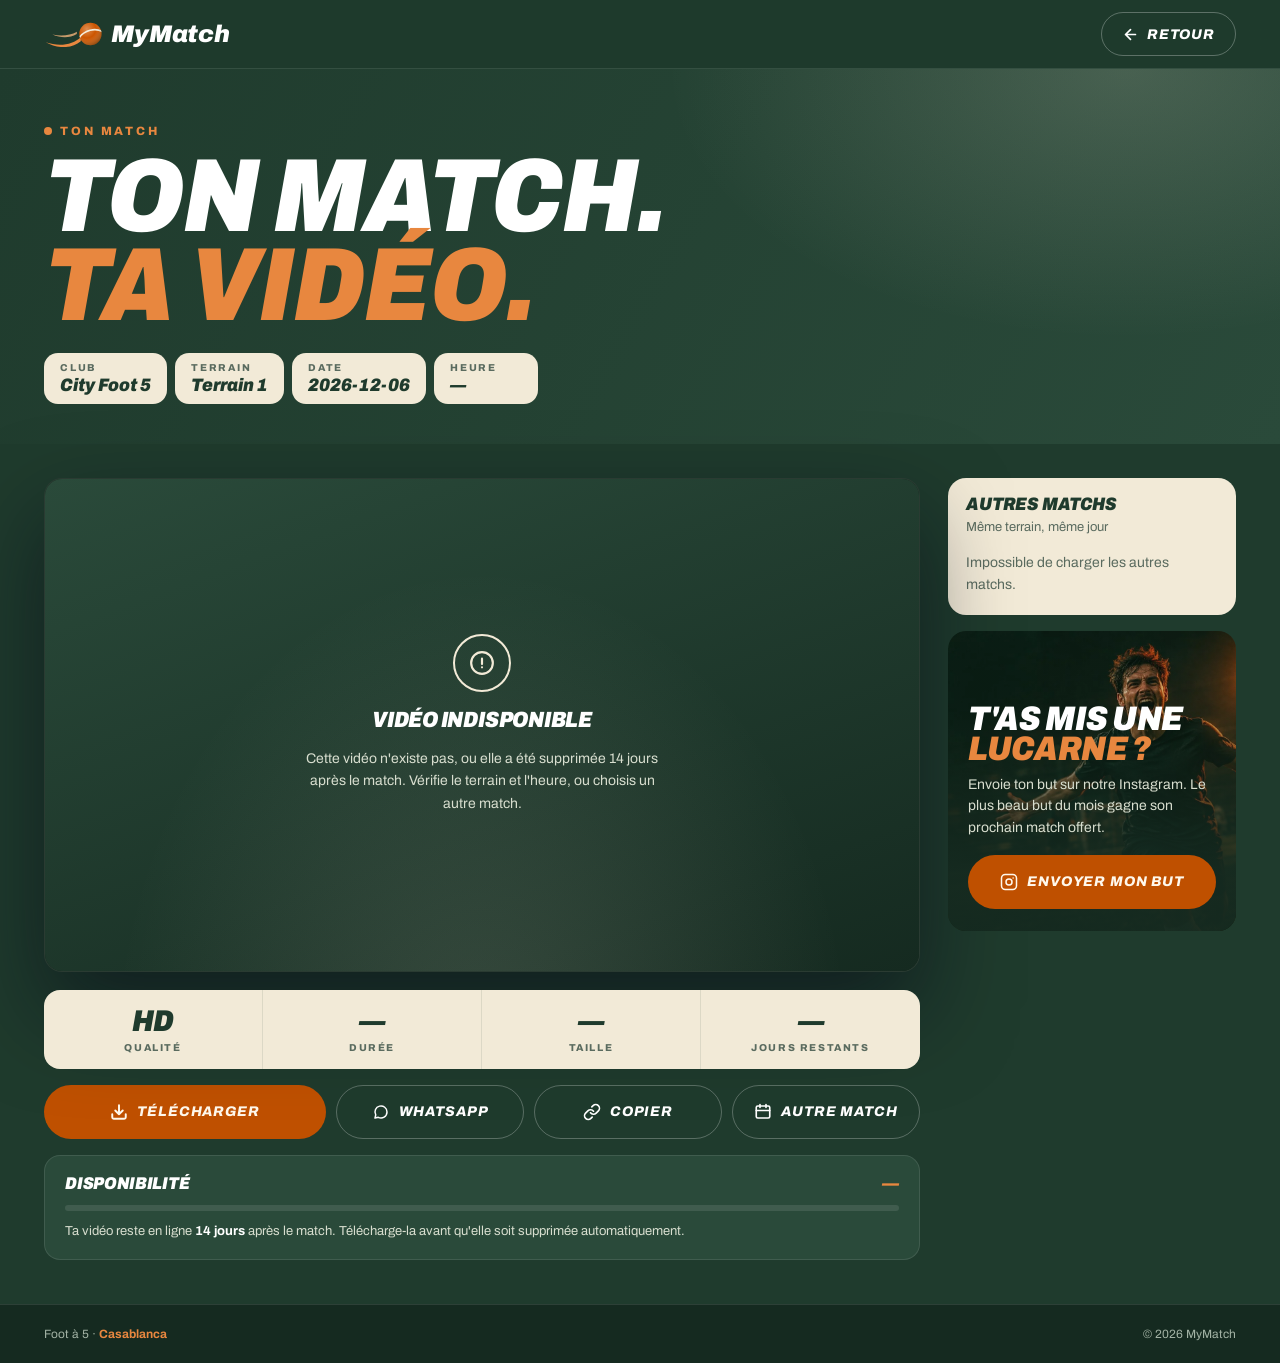
==== commit ace8dc8c: "perf/a11y : photos en WebP dans images/, orphelines supprimées, préchargement, contraste - 6 photos " ====
--- a/Player.html
+++ b/Player.html
@@ -33,7 +33,7 @@
 
   /* ── Bandeau titre ── */
   .top{position:relative;overflow:hidden;padding:36px 20px 30px;background:radial-gradient(ellipse 60% 120% at 88% 0%,rgba(242,234,215,.16),rgba(242,234,215,0) 60%),linear-gradient(120deg,#1F3B2D 0%,#2A4A3A 100%)}
-  .top::before{display:none;content:'';position:absolute;inset:0;background:url('images/hero-action.jpg') 85% 40%/cover no-repeat;opacity:.45;mix-blend-mode:normal;-webkit-mask-image:linear-gradient(to right,transparent 30%,#000 85%);mask-image:linear-gradient(to right,transparent 30%,#000 85%)}
+  .top::before{display:none;content:'';position:absolute;inset:0;background:url('images/hero-action.webp') 85% 40%/cover no-repeat;opacity:.45;mix-blend-mode:normal;-webkit-mask-image:linear-gradient(to right,transparent 30%,#000 85%);mask-image:linear-gradient(to right,transparent 30%,#000 85%)}
   .top > *{position:relative}
   .tag{display:inline-flex;align-items:center;gap:8px;font-size:12px;font-weight:800;letter-spacing:.24em;text-transform:uppercase;color:var(--coral);margin-bottom:14px}
   .tag::before{content:'';width:8px;height:8px;border-radius:50%;background:var(--coral);animation:blink 1.4s ease-in-out infinite}
@@ -123,7 +123,7 @@
 
   /* Bloc Instagram façon affiche : photo de célébration en duotone */
   .insta{position:relative;overflow:hidden;border-radius:18px;min-height:300px;padding:22px 20px;display:flex;flex-direction:column;justify-content:flex-end;gap:10px;background:linear-gradient(160deg,#2A4A3A,#152A20)}
-  .insta::before{content:'';position:absolute;inset:0;background:url('images/but.jpg') 70% center/cover no-repeat}
+  .insta::before{content:'';position:absolute;inset:0;background:url('images/but.webp') 70% center/cover no-repeat}
   .insta::after{content:'';position:absolute;inset:0;background:linear-gradient(0deg,rgba(21,42,32,.96) 20%,rgba(21,42,32,.2) 75%)}
   .insta > *{position:relative;z-index:1}
   .insta-titre{font-size:34px;line-height:.88}
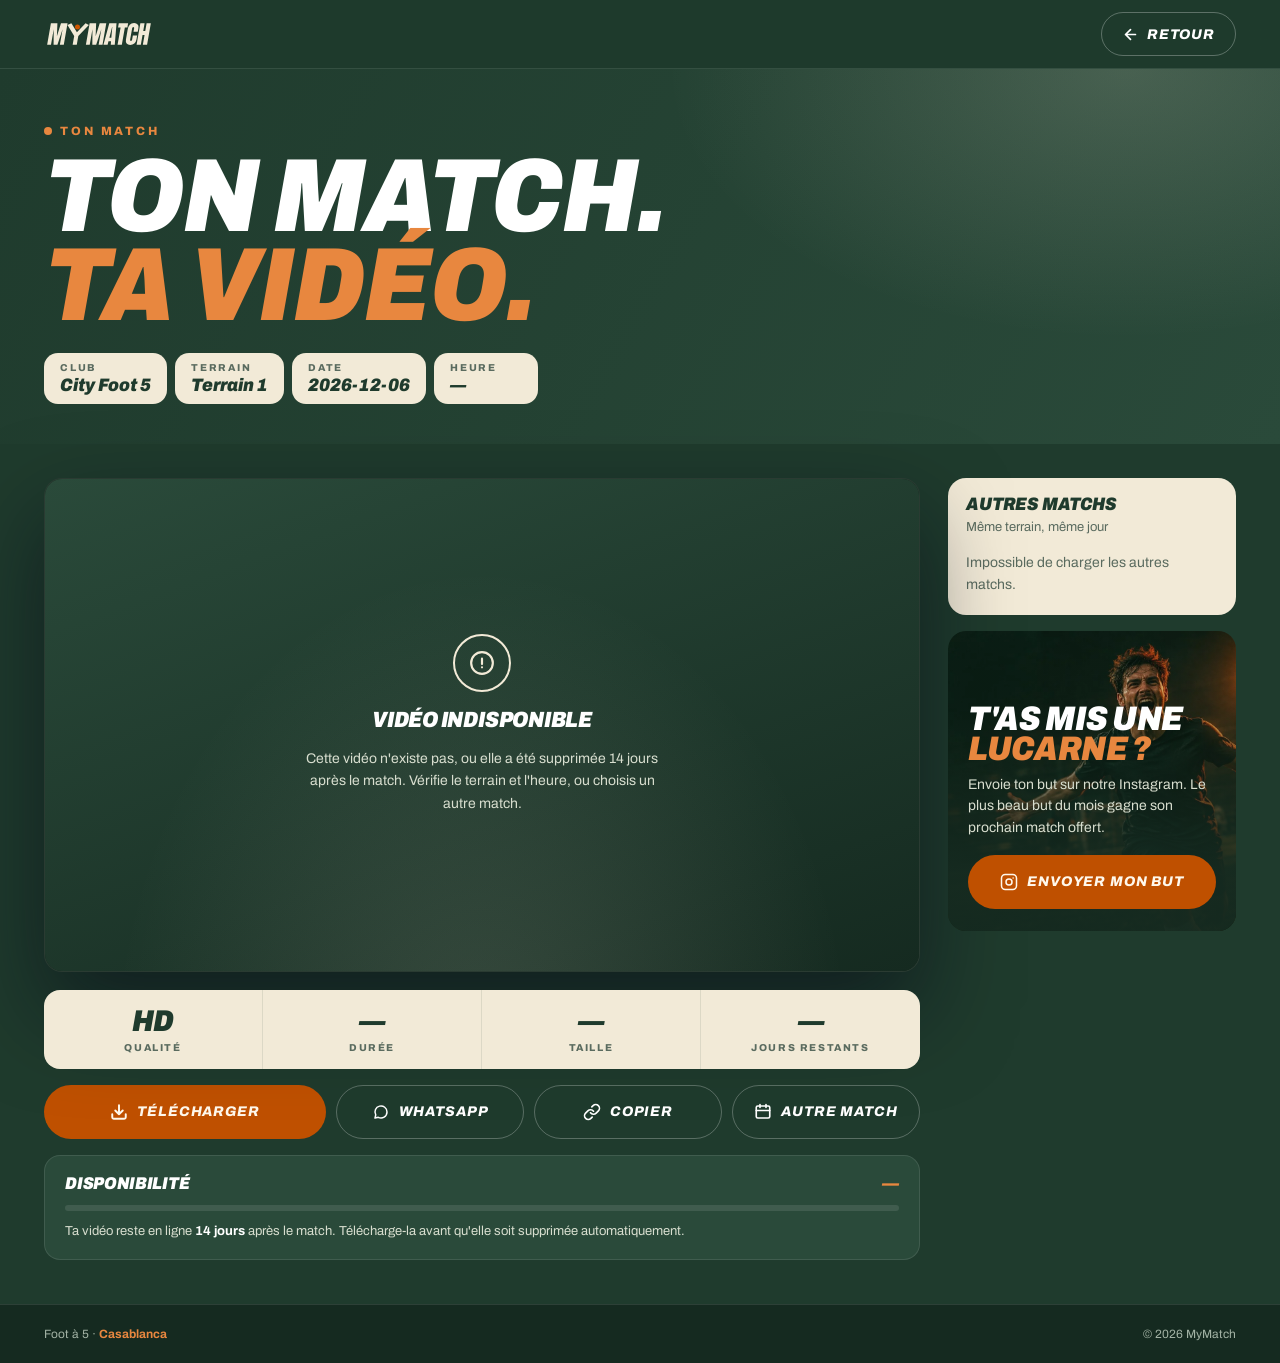
==== commit ff6165af: "logo : nouveau logo Y-célébration (header, footer, transition, Player) et favicons - Fichiers du log" ====
--- a/Player.html
+++ b/Player.html
@@ -5,7 +5,9 @@
 <meta name="viewport" content="width=device-width, initial-scale=1.0, viewport-fit=cover">
 <title>MyMatch — Ton match</title>
 <meta name="theme-color" content="#1F3B2D">
-<link rel="icon" type="image/svg+xml" href="data:image/svg+xml;utf8,<svg xmlns='http://www.w3.org/2000/svg' viewBox='0 0 64 64'><rect width='64' height='64' rx='14' fill='%231F3B2D'/><path d='M5 45 C 19 51, 33 49, 41 39 L 40.5 45 C 31 55, 15 55, 5 45 Z' fill='%23E8873F'/><circle cx='42' cy='28' r='16' fill='%23CC5500'/><path d='M27 34 C 34 22, 50 18, 59 24' stroke='%23F2EAD7' stroke-width='2.6' fill='none' stroke-linecap='round'/></svg>">
+<link rel="icon" href="/logo/favicon.svg" type="image/svg+xml">
+<link rel="icon" href="/logo/favicon-32.png" sizes="32x32">
+<link rel="apple-touch-icon" href="/logo/apple-touch-icon.png">
 <link rel="preconnect" href="https://fonts.googleapis.com">
 <link rel="preconnect" href="https://fonts.gstatic.com" crossorigin>
 <link href="https://fonts.googleapis.com/css2?family=Archivo:ital,wdth,wght@0,62..125,100..900;1,62..125,100..900&display=swap" rel="stylesheet">
@@ -25,8 +27,8 @@
   /* ── Header ── */
   header{position:sticky;top:0;z-index:100;display:flex;align-items:center;justify-content:space-between;gap:12px;padding:12px 20px;background:rgba(31,59,45,.9);backdrop-filter:blur(14px);-webkit-backdrop-filter:blur(14px);border-bottom:1px solid var(--line)}
   .logo{display:flex;align-items:center;gap:8px;text-decoration:none;color:#fff}
-  .logo svg{height:26px;width:auto;display:block}
-  .logo span{font-style:italic;font-weight:900;font-size:24px;letter-spacing:-.01em}
+  .logo-img{height:28px;width:auto;display:block}
+  @media(max-width:768px){.logo-img{height:23px}}
   .pill{display:inline-flex;align-items:center;gap:8px;min-height:44px;padding:0 20px;border-radius:999px;border:1px solid rgba(255,255,255,.28);background:transparent;color:#fff;text-decoration:none;font-weight:800;font-style:italic;font-size:14px;letter-spacing:.06em;text-transform:uppercase;cursor:pointer;transition:border-color .2s,background .2s,color .2s}
   .pill:hover{border-color:var(--ice);color:var(--ice);background:rgba(242,234,215,.06)}
   .pill svg{width:17px;height:17px;flex-shrink:0}
@@ -158,17 +160,11 @@
       </g>
       <circle cx="50" cy="14" r="12" fill="url(#mm-ball-shade)"/>
     </symbol>
-    <symbol id="mm-mark" viewBox="0 0 64 28">
-      <path d="M2 23 C 16 28, 31 26, 40 17 L 39.6 21.8 C 30 30, 14 30, 2 23 Z" fill="#E8873F"/>
-      <path d="M9 14.5 C 19 16.5, 28 15.5, 35.5 11.5 L 35.3 14 C 27.5 18.5, 18.5 18.5, 9 14.5 Z" fill="#F2B27A" opacity=".8"/>
-      <use href="#mm-ball" x="0" y="0" width="64" height="28"/>
-    </symbol>
   </defs>
 </svg>
 <header>
   <a class="logo" href="index.html" aria-label="MyMatch, accueil">
-    <svg viewBox="0 0 64 28" aria-hidden="true"><use href="#mm-mark"/></svg>
-    <span>MyMatch</span>
+    <img class="logo-img" src="logo/mymatch-logo-clair.svg" alt="" width="110" height="28"/>
   </a>
   <a class="pill" href="index.html" id="btn-retour">
     <svg viewBox="0 0 24 24" fill="none" stroke="currentColor" stroke-width="2.4" stroke-linecap="round" stroke-linejoin="round"><path d="M19 12H5M12 19l-7-7 7-7"/></svg>
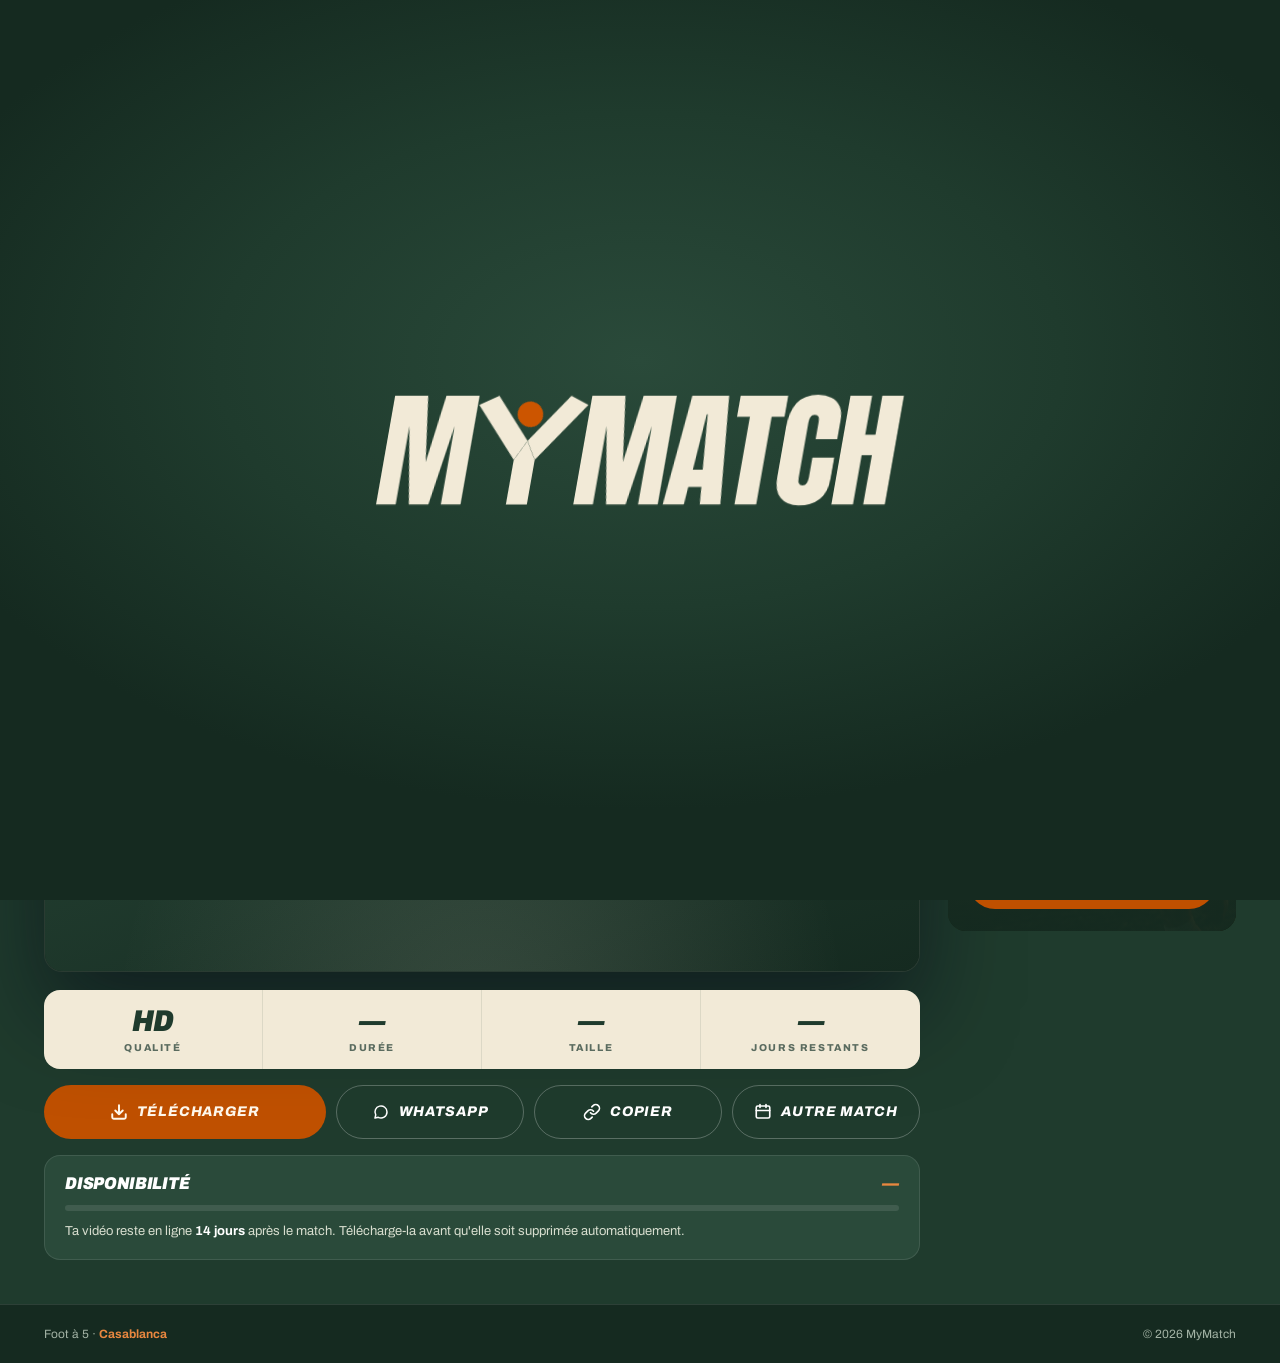
==== commit 43c04ea3: "animations : nouvel écran de chargement, balle de défilement, passe en pointillés - index.html et Pl" ====
--- a/Player.html
+++ b/Player.html
@@ -64,17 +64,6 @@
   .etat.on{display:flex}
   .etat-titre{font-size:22px}
   .etat-txt{font-size:14px;color:var(--muted2);max-width:360px;line-height:1.6}
-  /* Chargement : le ballon du logo file vers le filet */
-  .kick{width:220px;height:70px}
-  .kick .k-ball{transform-box:view-box;transform-origin:50px 14px}
-  .kick .k-move{animation:k-move 1.6s cubic-bezier(.5,0,.2,1) infinite}
-  .kick .k-spin{animation:k-spin 1.6s cubic-bezier(.5,0,.2,1) infinite;transform-box:view-box;transform-origin:18px 34px}
-  .kick .k-net{transform-box:fill-box;transform-origin:left center;animation:k-net 1.6s ease-out infinite}
-  .kick .k-trail{transform-box:fill-box;transform-origin:right center;animation:k-trail 1.6s cubic-bezier(.5,0,.2,1) infinite}
-  @keyframes k-move{0%,15%{transform:translateX(0)}60%,100%{transform:translateX(164px)}}
-  @keyframes k-spin{0%,15%{transform:rotate(0)}60%,100%{transform:rotate(540deg)}}
-  @keyframes k-net{0%,55%{transform:scaleX(1)}64%{transform:scaleX(1.7)}80%,100%{transform:scaleX(1)}}
-  @keyframes k-trail{0%,15%{transform:scaleX(0);opacity:0}45%{opacity:1}60%{transform:scaleX(1);opacity:.9}100%{transform:scaleX(1);opacity:0}}
   .etat-ico{width:58px;height:58px;border-radius:50%;border:2px solid var(--ice);display:flex;align-items:center;justify-content:center}
   .etat-ico svg{width:26px;height:26px;stroke:var(--ice)}
 
@@ -142,26 +131,41 @@
   @media (prefers-reduced-motion: reduce){
     *,*::before,*::after{animation:none !important;transition:none !important}
   }
+
+/* Écran de chargement : repris tel quel de animations-reference.html */
+/* ===== 1. ÉCRAN DE CHARGEMENT ===== */
+.ld{position:fixed;inset:0;z-index:9999;display:flex;align-items:center;justify-content:center;
+  background:radial-gradient(ellipse 60% 50% at 50% 40%,#2A4A3A 0%,#1F3B2D 55%,#152A20 100%);transition:opacity .3s ease}
+.ld.is-fade{opacity:0}
+.ld.is-out{pointer-events:none}
+/* sortie : un trou s'ouvre au centre de la balle géante et dévoile la page */
+@property --hole{syntax:'<length>';inherits:false;initial-value:0px}
+.ld.is-open{-webkit-mask:radial-gradient(circle at 50% 50%,transparent var(--hole),#000 calc(var(--hole) + 1px));mask:radial-gradient(circle at 50% 50%,transparent var(--hole),#000 calc(var(--hole) + 1px));animation:ld-hole .5s cubic-bezier(.5,0,.2,1) forwards}
+@keyframes ld-hole{to{--hole:150vmax}}
+.ld-logo{width:min(560px,78vw);height:auto;overflow:visible}
+.ld-torso,.ld-arm{transform-box:fill-box}
+.ld-torso{transform-origin:50% 100%;transform:scaleY(0)}
+.ld-arm-l{transform-origin:90.4% 85.2%;transform:rotate(-118deg) scale(0)}
+.ld-arm-r{transform-origin:9.6% 85.2%;transform:rotate(118deg) scale(0)}
+.lt{opacity:0}
+.ld-ball,.ld-ball-in{transform-box:fill-box;transform-origin:center}
+.ld-ball{transform:translate(-3600px,-700px)}
+/* l'ombre sous la balle pendant les rebonds */
+.ld-shadow{opacity:0}
+@media (prefers-reduced-motion:reduce){.ld-torso,.ld-arm,.lt,.ld-ball{transform:none!important;opacity:1!important}.ld-seam{display:none}}
 </style>
 </head>
 <body>
-<svg width="0" height="0" style="position:absolute" aria-hidden="true" focusable="false">
-  <defs>
-    <clipPath id="mm-ball-clip"><circle cx="50" cy="14" r="12"/></clipPath>
-    <radialGradient id="mm-ball-shade" cx=".34" cy=".28" r=".8">
-      <stop offset="0" stop-color="#FFF8EC" stop-opacity=".34"/>
-      <stop offset=".5" stop-color="#FFF8EC" stop-opacity="0"/>
-      <stop offset="1" stop-color="#152A20" stop-opacity=".38"/>
-    </radialGradient>
-    <symbol id="mm-ball" viewBox="0 0 64 28">
-      <circle cx="50" cy="14" r="12" fill="#CC5500"/>
-      <g clip-path="url(#mm-ball-clip)" fill="none" stroke="#F2EAD7" stroke-linecap="round">
-        <path d="M37.5 18.5 C 43.5 9.5, 55.5 7, 63 11.5" stroke-width="1.8"/>
-      </g>
-      <circle cx="50" cy="14" r="12" fill="url(#mm-ball-shade)"/>
-    </symbol>
-  </defs>
+<div class="ld" id="ld" data-min="3400" data-wait-for-video="true" aria-hidden="true">
+<svg class="ld-logo" viewBox="-162 -273 9075 2306" role="img" aria-label="MyMatch">
+ <g transform="skewX(-10) translate(330 0)" fill="#F2EAD7">
+  <path class="lt lt-l" d="M78 1760V0H614L762 1073L909 0H1450V1760H1128V492L926 1760H610L396 492V1760Z"/>
+  <g class="ld-y"><path class="ld-torso" d="M2182 1039 L2352 730 L2522 1039 L2522 1760 L2182 1760 Z"/><path class="ld-arm ld-arm-l" d="M1468 146 L1768 0 L2352 730 L2182 1039 Z"/><path class="ld-arm ld-arm-r" d="M3236 146 L2936 0 L2352 730 L2522 1039 Z"/></g>
+  <path class="lt lt-r" style="--i:0" d="M3274.0 1760V0H3810.0L3958.0 1073L4105.0 0H4646.0V1760H4324.0V492L4122.0 1760H3806.0L3592.0 492V1760Z"/><path class="lt lt-r" style="--i:1" d="M4724.0 1760 4894.0 0H5491.0L5658.0 1760H5325.0L5300.0 1476H5088.0L5066.0 1760ZM5113.0 1195H5273.0L5196.0 300H5180.0Z"/><path class="lt lt-r" style="--i:2" d="M5887.0 1760V338H5678.0V0H6448.0V338H6239.0V1760Z"/><path class="lt lt-r" style="--i:3" d="M6926.0 1776Q6735.0 1776 6618.5 1657.0Q6502.0 1538 6502.0 1324V512Q6502.0 256 6603.5 120.0Q6705.0 -16 6934.0 -16Q7059.0 -16 7156.5 30.0Q7254.0 76 7310.0 167.5Q7366.0 259 7366.0 398V702H7016.0V442Q7016.0 363 6996.0 335.5Q6976.0 308 6934.0 308Q6885.0 308 6868.0 343.5Q6851.0 379 6851.0 438V1319Q6851.0 1392 6872.5 1422.0Q6894.0 1452 6934.0 1452Q6979.0 1452 6997.5 1415.0Q7016.0 1378 7016.0 1319V1002H7370.0V1335Q7370.0 1567 7253.0 1671.5Q7136.0 1776 6926.0 1776Z"/><path class="lt lt-r" style="--i:4" d="M7457.0 1760V0H7807.0V629H7973.0V0H8323.0V1760H7973.0V962H7807.0V1760Z"/>
+ </g>
+ <g transform="translate(2600 300)"><g class="ld-ball"><g class="ld-ball-in"><circle r="207" fill="#CC5500"/><path class="ld-seam" d="M-160 -40 Q0 -150 160 -40 M-120 110 Q0 40 120 110" fill="none" stroke="#F2EAD7" stroke-width="26" stroke-linecap="round"/></g></g></g>
 </svg>
+</div>
 <header>
   <a class="logo" href="index.html" aria-label="MyMatch, accueil">
     <img class="logo-img" src="logo/mymatch-logo-clair.svg" alt="" width="110" height="28"/>
@@ -187,14 +191,6 @@
   <div class="col-main">
     <div class="player-box">
       <div class="etat on" id="etat-load" role="status">
-        <svg class="kick" viewBox="0 0 220 70" aria-hidden="true">
-          <path d="M14 58 H206" stroke="rgba(255,255,255,.18)" stroke-width="2"/>
-          <g transform="translate(190 20)"><path class="k-net" d="M0 0 H16 V38 H0 M5.5 0 V38 M11 0 V38 M0 12.7 H16 M0 25.3 H16" stroke="#F2EAD7" stroke-width="2" fill="none"/></g>
-          <g class="k-move">
-            <path class="k-trail" d="M-120 40 C -80 44, -40 42, 18 36 L 18 40 C -40 48, -80 48, -120 40 Z" fill="#F2EAD7" opacity=".55"/>
-            <g class="k-spin"><svg x="6" y="22" width="24" height="24" viewBox="38 2 24 24"><use href="#mm-ball" x="0" y="0" width="64" height="28"/></svg></g>
-          </g>
-        </svg>
         <div class="etat-titre it">On récupère ta vidéo</div>
         <p class="etat-txt">Quelques secondes, le temps de la trouver.</p>
       </div>
@@ -267,6 +263,97 @@
 <div class="toast" id="toast" role="status">Lien copié</div>
 
 <script>
+/* ===== 1. ÉCRAN DE CHARGEMENT =====
+   Réglages : MIN_MS = durée minimale à l'écran (accueil 2300, Player 3400).
+   Sur Player.html, appeler MMLoader.done() quand la vidéo est prête (loadeddata) ou en cas d'erreur. */
+const MMLoader = (() => {
+  const ld = document.getElementById('ld');
+  const MIN_MS = +(ld.dataset.min || 2300);
+  const t0 = performance.now();
+  const reduce = matchMedia('(prefers-reduced-motion: reduce)').matches;
+  const $ = s => ld.querySelector(s), $$ = s => [...ld.querySelectorAll(s)];
+  let pump = [];
+
+  // Trajectoire de la balle : 2 rebonds puis elle monte se poser à la place de la tête.
+  function bounceFrames() {
+    const G = 1253;                 // sol, relatif au centre de la tête (unités du SVG)
+    const segs = [                  // [x départ, y départ, x arrivée, y arrivée, hauteur du sommet au-dessus du sol, durée relative]
+      [-3600, -700, -2450, G, null, 0.30],
+      [-2450, G, -1150, G, 1500, 0.38],
+      [-1150, G, 0, 0, 1253, 0.32]
+    ];
+    const kf = []; let off = 0;
+    segs.forEach(([x0, y0, x1, y1, h, dur], si) => {
+      const N = 14;
+      for (let i = (si ? 1 : 0); i <= N; i++) {
+        const t = i / N; let y;
+        if (si === 0) y = y0 + (y1 - y0) * t * t;                    // chute
+        else if (si === segs.length - 1) y = G - h * (1 - (1 - t) * (1 - t)); // montée jusqu'au sommet
+        else y = G - 4 * h * t * (1 - t);                              // rebond complet
+        kf.push({ transform: `translate(${x0 + (x1 - x0) * t}px,${y}px)`, offset: Math.min(1, off + dur * t) });
+      }
+      off += dur;
+    });
+    kf[kf.length - 1].offset = 1;
+    return kf;
+  }
+
+  function play() {
+    if (reduce) return;
+    const E = 'cubic-bezier(.2,.9,.25,1)';
+    $('.ld-ball').animate(bounceFrames(), { duration: 1150, easing: 'linear', fill: 'forwards' });
+    $('.ld-ball-in').animate([{ transform: 'rotate(0)' }, { transform: 'rotate(760deg)' }], { duration: 1150, easing: 'cubic-bezier(.3,.6,.4,1)', fill: 'forwards' });
+    $('.ld-seam').animate([{ opacity: 1 }, { opacity: 1, offset: .75 }, { opacity: 0 }], { duration: 1400, fill: 'forwards' });
+    // la tête se pose : petit écrasement
+    $('.ld-ball-in').animate([{ transform: 'rotate(760deg) scale(1)' }, { transform: 'rotate(760deg) scale(1.16,.86)' }, { transform: 'rotate(760deg) scale(1)' }], { duration: 320, delay: 1150, easing: 'ease-out', fill: 'forwards' });
+    // le corps sort du sol
+    $('.ld-torso').animate([{ transform: 'scaleY(0)' }, { transform: 'scaleY(1)' }], { duration: 420, delay: 650, easing: E, fill: 'forwards' });
+    // les bras arrivent baissés puis se lèvent : célébration
+    $$('.ld-arm').forEach((a, i) => {
+      const s = i ? 1 : -1;
+      a.animate([
+        { transform: `rotate(${118 * s}deg) scale(0)` },
+        { transform: `rotate(${118 * s}deg) scale(1)`, offset: .3 },
+        { transform: `rotate(${-10 * s}deg) scale(1)`, offset: .8 },
+        { transform: 'rotate(0deg) scale(1)' }
+      ], { duration: 900, delay: 780, easing: 'cubic-bezier(.5,0,.2,1)', fill: 'forwards' });
+    });
+    // les lettres glissent depuis le joueur
+    $$('.lt').forEach(l => {
+      const left = l.classList.contains('lt-l'), i = +getComputedStyle(l).getPropertyValue('--i') || 0;
+      l.animate([{ opacity: 0, transform: `translateX(${left ? 700 : -700}px)` }, { opacity: 1, transform: 'none' }],
+        { duration: 520, delay: 1450 + i * 55, easing: E, fill: 'forwards' });
+    });
+    // en attendant : les bras « pompent » doucement
+    setTimeout(() => {
+      $$('.ld-arm').forEach((a, i) => pump.push(a.animate(
+        [{ transform: 'rotate(0)' }, { transform: `rotate(${i ? 9 : -9}deg)` }, { transform: 'rotate(0)' }],
+        { duration: 620, iterations: Infinity, easing: 'ease-in-out', composite: 'replace' })));
+    }, 2300);
+  }
+
+  let doneCalled = false, loaded = false;
+  function out() {
+    pump.forEach(p => p.cancel());
+    if (reduce) { ld.classList.add('is-out', 'is-fade'); setTimeout(() => ld.remove(), 400); return; }
+    // fin : la balle part en frappe vers l'écran et ouvre la page
+    $('.ld-ball').animate([{ transform: 'translate(0,0) scale(1)' }, { transform: 'translate(0,0) scale(1.25)', offset: .25 }, { transform: 'translate(0,0) scale(90)' }],
+      { duration: 560, easing: 'cubic-bezier(.6,0,.9,.4)', fill: 'forwards' });
+    ld.classList.add('is-out');
+    // quand la balle couvre l'écran, un trou s'ouvre au centre et dévoile la page
+    setTimeout(() => ld.classList.add('is-open'), 470);
+    setTimeout(() => ld.remove(), 1050);
+  }
+  let outCalled = false;
+  function tryOut() { if (!loaded || !doneCalled || outCalled) return; outCalled = true; const wait = Math.max(0, MIN_MS - (performance.now() - t0)); setTimeout(out, wait); }
+  play();
+  // Filet de sécurité MyMatch : si window.load ou done() n'arrivent jamais
+  // (CDN lent, vidéo muette sur iPhone…), on ouvre quand même la page.
+  setTimeout(() => { loaded = true; doneCalled = true; tryOut(); }, +(ld.dataset.max || 9000));
+  addEventListener('load', () => { loaded = true; if (ld.dataset.waitForVideo !== 'true') doneCalled = true; tryOut(); });
+  return { done() { doneCalled = true; tryOut(); } };
+})();
+
 /* ═══════════ PARAMÈTRES URL ═══════════ */
 const P = new URLSearchParams(location.search);
 const clubTxt    = P.get('club')    || 'City Foot 5';
@@ -340,6 +427,9 @@
     if(!d.url) throw new Error('pas d’url');
 
     const v = $('video');
+    /* Fin de l'écran de chargement dès que la vidéo est prête ou en erreur.
+       loadedmetadata en plus : sur iPhone, loadeddata n'arrive souvent qu'à la lecture. */
+    ['loadeddata', 'loadedmetadata', 'error'].forEach(ev => v.addEventListener(ev, () => MMLoader.done(), { once: true }));
     v.src = d.url;
     v.style.display = 'block';
     $('etat-load').classList.remove('on');
@@ -362,6 +452,7 @@
   }catch(e){
     $('etat-load').classList.remove('on');
     $('etat-err').classList.add('on');
+    MMLoader.done();          // pas de vidéo : on ouvre la page sur le message d'erreur
   }
 }
 
